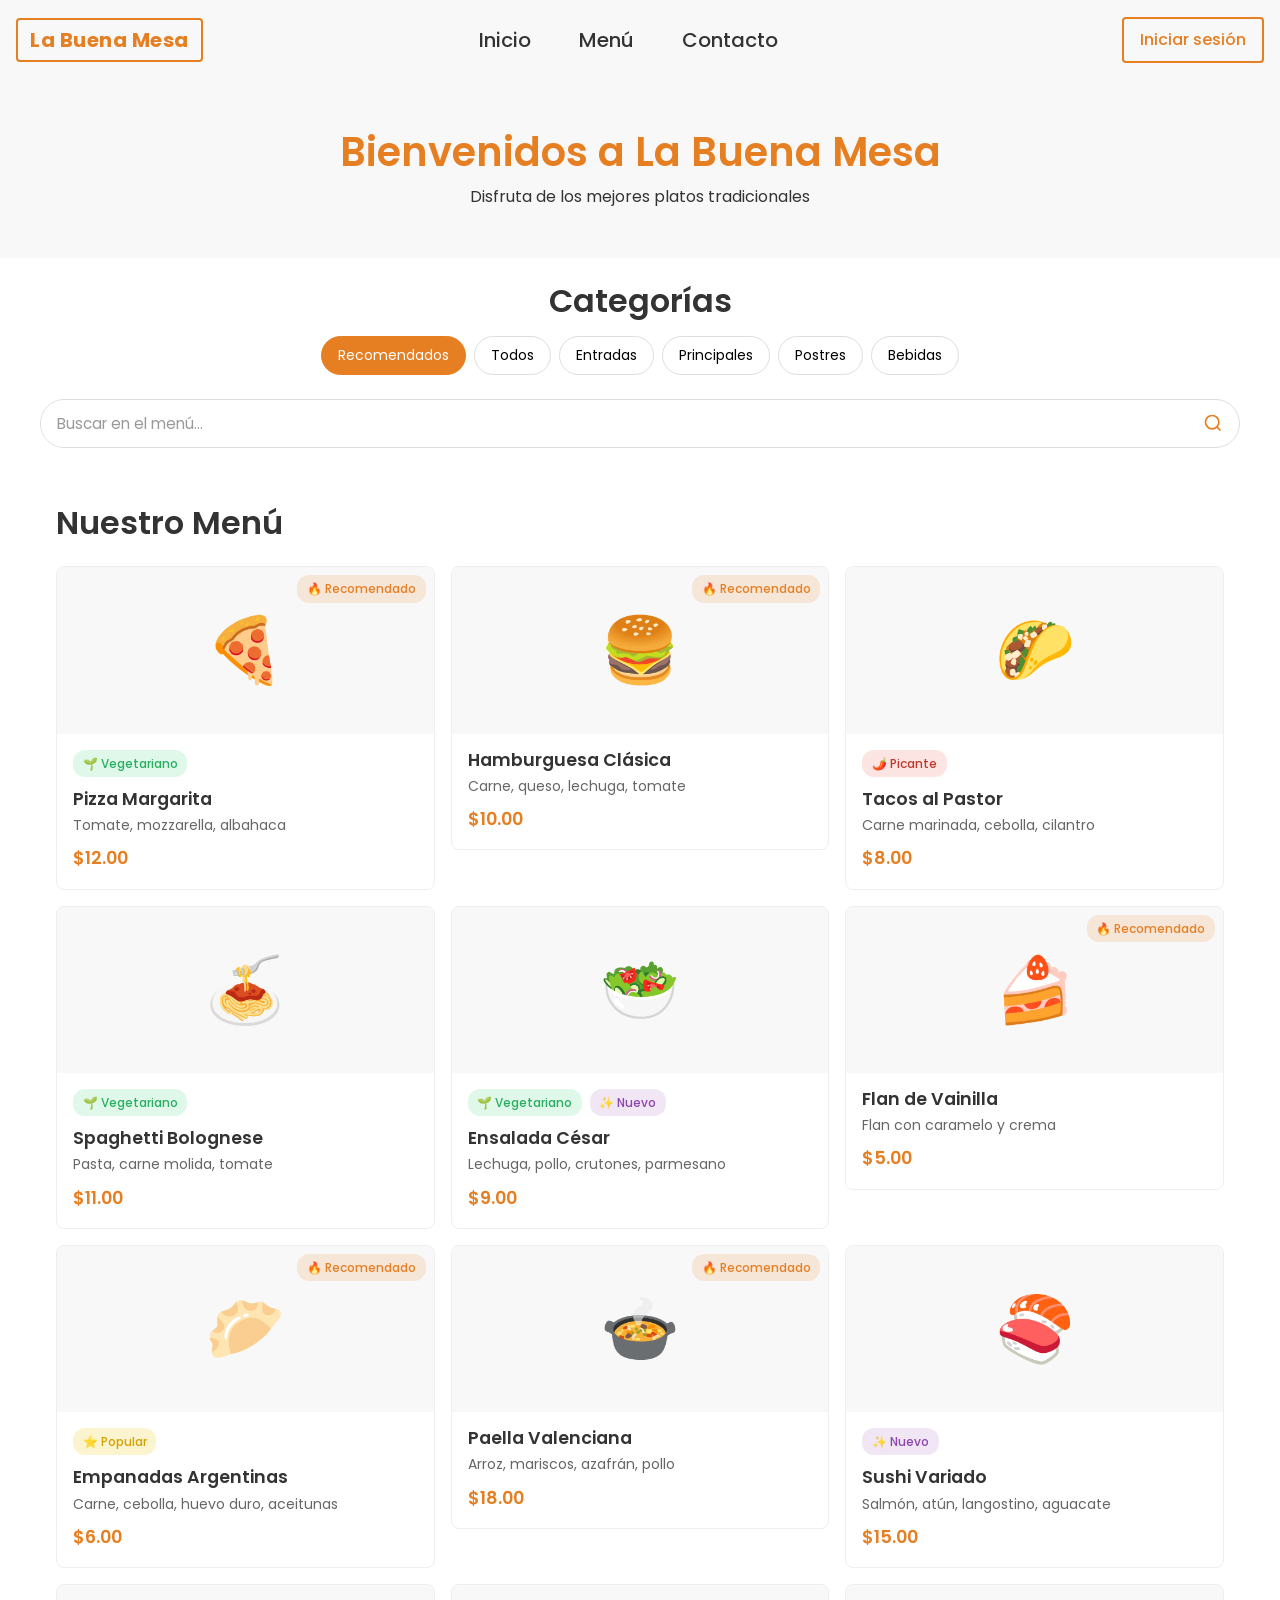
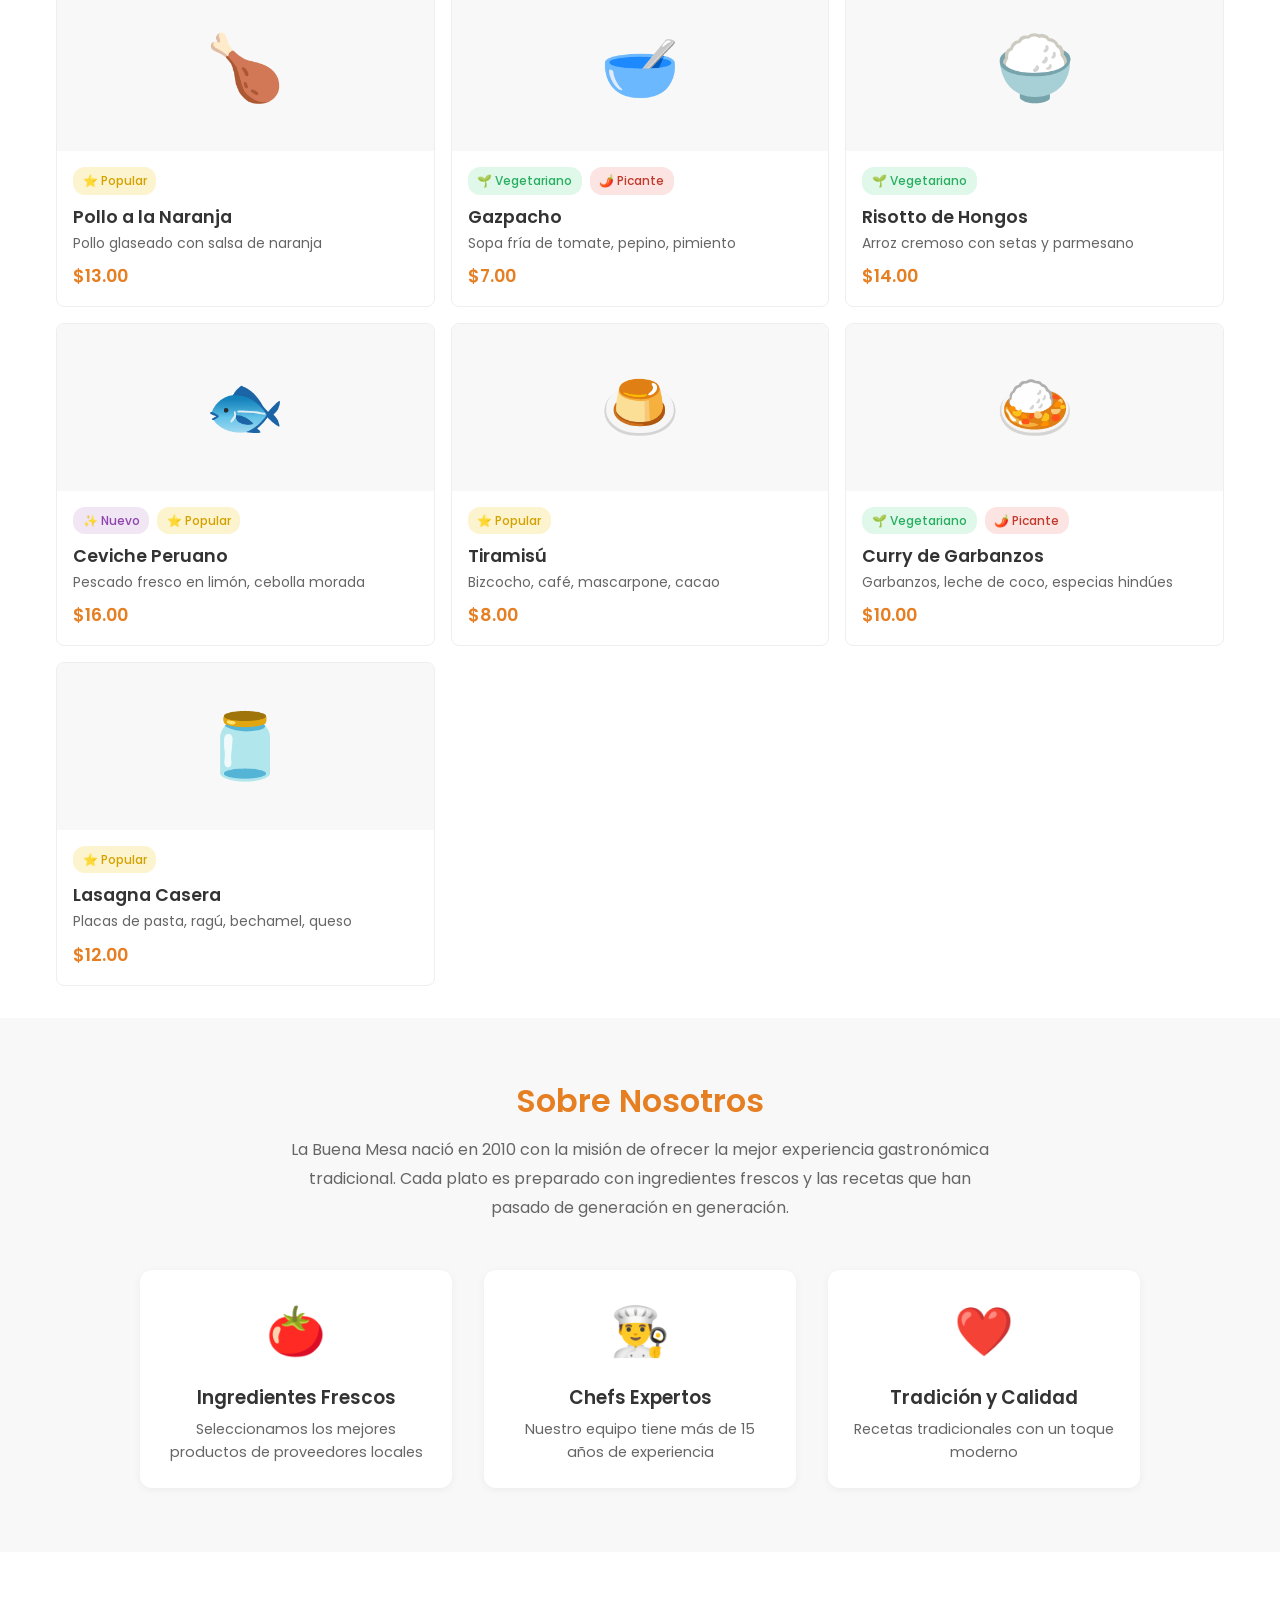
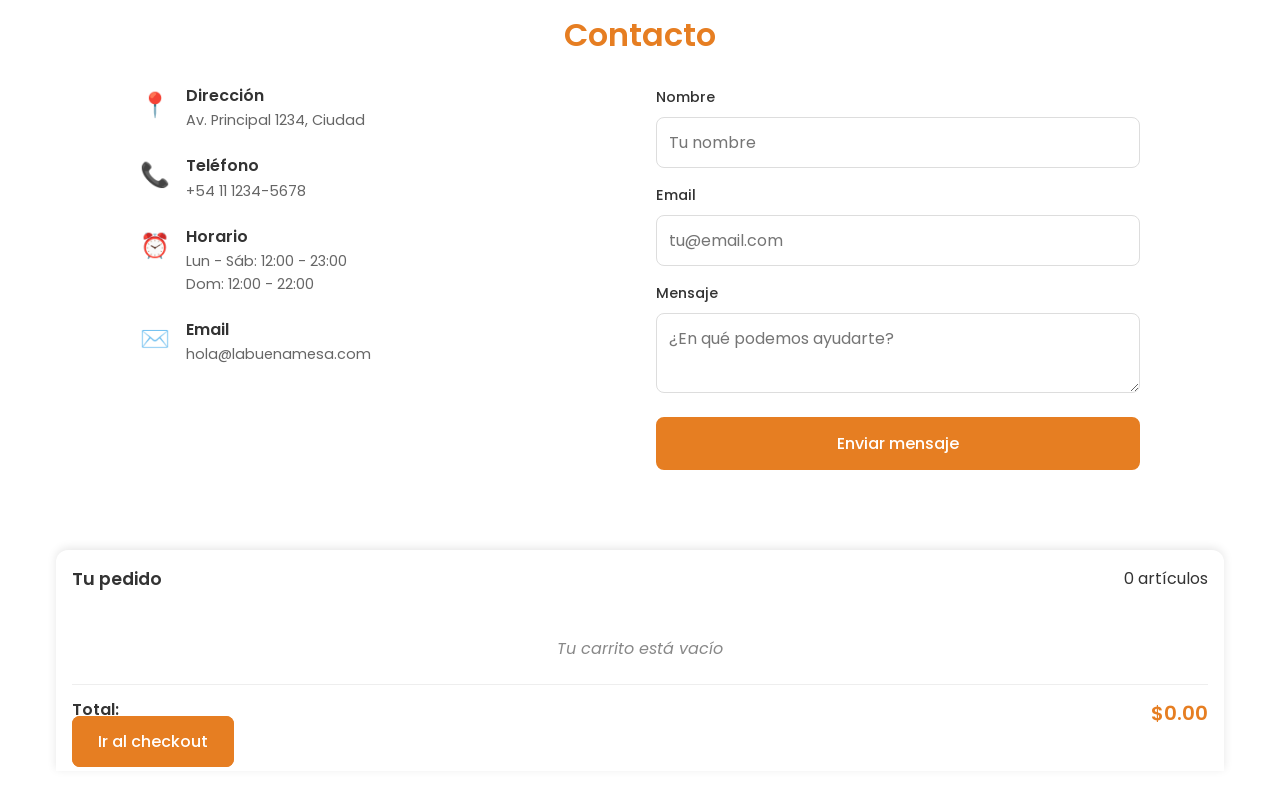
==== index.html @ 26eefd60 "Implementación de un sistema sencillo de login a modo mockup" ====
<!DOCTYPE html>
<html lang="es">
  <head>
    <meta charset="UTF-8" />
    <meta name="viewport" content="width=device-width, initial-scale=1.0" />
    <title>La Buena Mesa - Restaurante</title>
    <link rel="preconnect" href="https://fonts.googleapis.com" />
    <link rel="preconnect" href="https://fonts.gstatic.com" crossorigin />
    <link
      href="https://fonts.googleapis.com/css2?family=Poppins:wght@400;500;600;700&display=swap"
      rel="stylesheet"
    />
    <link rel="stylesheet" href="styles.css" />
    <script type="module" src="carga-productos.js"></script>
    <script type="module" src="auth.js"></script>
  </head>
  <body>
    <nav>
      <div class="nav-container">
        <a href="/" class="logo">La Buena Mesa</a>
        <button class="nav-toggle" aria-label="Menú">
          <span></span>
          <span></span>
          <span></span>
        </button>
        <ul class="nav-links">
          <li><a href="index.html">Inicio</a></li>
          <li><a href="#">Menú</a></li>
          <li><a href="#">Contacto</a></li>
          <li>
            <a href="agregar-plato.html" class="nav-link-primary"
              >Agregar plato</a
            >
          </li>
        </ul>
      </div>
    </nav>
    <script type="module">
      import { initAuthNav } from './auth.js'
      initAuthNav()
    </script>

    <header class="hero">
      <h1>Bienvenidos a La Buena Mesa</h1>
      <p>Disfruta de los mejores platos tradicionales</p>
    </header>

    <section class="categories">
      <h2>Categorías</h2>
      <div class="category-filters">
        <button class="category-btn active">Recomendados</button>
        <button class="category-btn">Todos</button>
        <button class="category-btn">Entradas</button>
        <button class="category-btn">Principales</button>
        <button class="category-btn">Postres</button>
        <button class="category-btn">Bebidas</button>
      </div>
      <div class="search-bar">
        <input
          type="text"
          placeholder="Buscar en el menú..."
          class="search-input"
        />
        <button class="search-btn" aria-label="Buscar">
          <svg
            width="20"
            height="20"
            viewBox="0 0 24 24"
            fill="none"
            stroke="currentColor"
            stroke-width="2"
          >
            <circle cx="11" cy="11" r="8" />
            <path d="m21 21-4.35-4.35" />
          </svg>
        </button>
      </div>
    </section>

    <main class="menu-content">
      <h2>Nuestro Menú</h2>
      <div class="menu-grid">
        <p class="loading-text">Cargando productos...</p>
      </div>
    </main>

    <section class="about">
      <div class="about-container">
        <h2>Sobre Nosotros</h2>
        <p class="about-text">
          La Buena Mesa nació en 2010 con la misión de ofrecer la mejor
          experiencia gastronómica tradicional. Cada plato es preparado con
          ingredientes frescos y las recetas que han pasado de generación en
          generación.
        </p>
        <div class="about-features">
          <div class="about-feature">
            <span class="feature-icon">🍅</span>
            <h3>Ingredientes Frescos</h3>
            <p>Seleccionamos los mejores productos de proveedores locales</p>
          </div>
          <div class="about-feature">
            <span class="feature-icon">👨‍🍳</span>
            <h3>Chefs Expertos</h3>
            <p>Nuestro equipo tiene más de 15 años de experiencia</p>
          </div>
          <div class="about-feature">
            <span class="feature-icon">❤️</span>
            <h3>Tradición y Calidad</h3>
            <p>Recetas tradicionales con un toque moderno</p>
          </div>
        </div>
      </div>
    </section>

    <section class="contact">
      <div class="contact-container">
        <h2>Contacto</h2>
        <div class="contact-grid">
          <div class="contact-info">
            <div class="contact-item">
              <span class="contact-icon">📍</span>
              <div>
                <h3>Dirección</h3>
                <p>Av. Principal 1234, Ciudad</p>
              </div>
            </div>
            <div class="contact-item">
              <span class="contact-icon">📞</span>
              <div>
                <h3>Teléfono</h3>
                <p>+54 11 1234-5678</p>
              </div>
            </div>
            <div class="contact-item">
              <span class="contact-icon">⏰</span>
              <div>
                <h3>Horario</h3>
                <p>Lun - Sáb: 12:00 - 23:00</p>
                <p>Dom: 12:00 - 22:00</p>
              </div>
            </div>
            <div class="contact-item">
              <span class="contact-icon">✉️</span>
              <div>
                <h3>Email</h3>
                <p>hola@labuenamesa.com</p>
              </div>
            </div>
          </div>
          <form class="contact-form">
            <div class="form-group">
              <label for="contact-name">Nombre</label>
              <input type="text" id="contact-name" placeholder="Tu nombre" />
            </div>
            <div class="form-group">
              <label for="contact-email">Email</label>
              <input
                type="email"
                id="contact-email"
                placeholder="tu@email.com"
              />
            </div>
            <div class="form-group">
              <label for="contact-message">Mensaje</label>
              <textarea
                id="contact-message"
                placeholder="¿En qué podemos ayudarte?"
              ></textarea>
            </div>
            <button type="submit" class="btn btn-primary">
              Enviar mensaje
            </button>
          </form>
        </div>
      </div>
    </section>

    <footer>
      <div class="cart">
        <div class="cart-container">
          <div class="cart-header">
            <h3>Tu pedido</h3>
            <span class="cart-count">0 artículos</span>
          </div>
          <div class="cart-items">
            <p class="cart-empty">Tu carrito está vacío</p>
          </div>
          <div class="cart-footer">
            <span>Total:</span>
            <span class="cart-total">$0.00</span>
          </div>
          <a href="checkout.html" class="btn btn-primary btn-checkout-cart">
            Ir al checkout
          </a>
        </div>
      </div>
    </footer>
  </body>
</html>
---- styles.css ----
* {
  margin: 0;
  padding: 0;
  box-sizing: border-box;
}

:root {
  --font-primary: "Poppins", serif;
  --color-text: #333;
  --color-primary: #e67e22;
  --color-bg: #fff;
  --color-bg-secondary: #f8f8f8;
  --nav-height: 60px;
}

body {
  font-family: var(--font-primary);
  font-size: 16px;
  line-height: 1.6;
  color: var(--color-text);
  background-color: var(--color-bg);
}

a {
  text-decoration: none;
  color: inherit;
}

h1,
h2,
h3,
h4,
h5,
h6 {
  font-family: var(--font-primary);
  font-weight: 600;
  line-height: 1.2;
}

h1 {
  font-size: 2rem;
}

h2 {
  font-size: 1.5rem;
}

p {
  font-size: 1rem;
  font-weight: 400;
}

.nav {
  position: fixed;
  top: 0;
  left: 0;
  right: 0;
  height: var(--nav-height);
  background-color: var(--color-bg);
  box-shadow: 0 1px 3px rgba(0, 0, 0, 0.1);
  z-index: 1000;
}

.nav-container {
  display: flex;
  justify-content: space-between;
  align-items: center;
  margin: 0 auto;
  height: 100%;
  width: 100%;
}

.logo {
  position: absolute;
  left: 1rem;
  font-size: 1.25rem;
  font-weight: 700;
  color: var(--color-primary);
  padding: 0.25rem 0.75rem;
  border: 2px solid var(--color-primary);
  border-radius: 4px;
  letter-spacing: 0.5px;
}

.nav-links {
  display: none;
  list-style: none;
  gap: 1.5rem;
  background-color: var(--color-bg-secondary);
  padding-block: 1rem;
}

.nav-links a {
  display: inline-block;
  font-size: 1.25rem;
  font-weight: 500;
  padding: 0.5rem 0.75rem;
  border-radius: 4px;
  transition: all 0.2s ease;
}

.nav-links a:hover {
  color: var(--color-primary);
  background: rgba(230, 126, 34, 0.1);
}

.nav-toggle {
  display: flex;
  flex-direction: column;
  gap: 4px;
  background: none;
  border: none;
  cursor: pointer;
  padding: 0.5rem;
}

.nav-toggle span {
  display: block;
  width: 24px;
  height: 2px;
  background: var(--color-text);
  border-radius: 2px;
}

@media (min-width: 768px) {
  .nav-toggle {
    display: none;
  }
  .nav-container {
    justify-content: flex-start;
    gap: 3rem;
  }

  .logo {
    flex-shrink: 0;
  }

  .nav-links {
    flex: 1;
    justify-content: center;
    display: flex;
  }

  h1 {
    font-size: 2.5rem;
  }

  h2 {
    font-size: 2rem;
  }
}

.hero {
  padding: 3rem 1rem;
  text-align: center;
  background-color: var(--color-bg-secondary);
}

.hero h1 {
  color: var(--color-primary);
  margin-bottom: 0.5rem;
}

.categories {
  padding: 1.5rem 1rem;
  text-align: center;
}

.category-filters {
  display: flex;
  flex-wrap: wrap;
  gap: 0.5rem;
  justify-content: center;
  margin-top: 1rem;
}

.category-btn {
  padding: 0.5rem 1rem;
  border: 1px solid #ddd;
  border-radius: 20px;
  background: var(--color-bg);
  font-family: var(--font-primary);
  font-size: 0.875rem;
  cursor: pointer;
  transition: all 0.2s ease;
}

.category-btn.active,
.category-btn:hover {
  background: var(--color-primary);
  color: #fff;
  border-color: var(--color-primary);
}

.search-bar {
  display: flex;
  align-items: center;
  max-width: 1200px;
  margin: 1.5rem auto 0;
  border: 1px solid #ddd;
  border-radius: 25px;
  overflow: hidden;
  background: var(--color-bg);
}

.search-input {
  flex: 1;
  padding: 0.75rem 1rem;
  border: none;
  font-family: var(--font-primary);
  font-size: 0.95rem;
  outline: none;
}

.search-input::placeholder {
  color: #999;
}

.search-btn {
  padding: 0.75rem 1rem;
  background: transparent;
  border: none;
  color: var(--color-primary);
  cursor: pointer;
  display: flex;
  align-items: center;
  justify-content: center;
  transition: background 0.2s ease;
}

.search-btn:hover {
  background: rgba(230, 126, 34, 0.1);
}

.menu-content {
  padding: 2rem 1rem;
  max-width: 1200px;
  margin: 0 auto;
}

.menu-grid {
  display: grid;
  grid-template-columns: 1fr;
  gap: 1rem;
  margin-top: 1.5rem;
}

.menu-item {
  border: 1px solid #eee;
  border-radius: 8px;
  overflow: hidden;
  transition: box-shadow 0.2s ease;
  position: relative;
  transition: transform 0.2s ease;
}

.menu-item:hover {
  box-shadow: 0 2px 8px rgba(0, 0, 0, 0.1);
  cursor: pointer;
  transform: scale(1.025);
}

.menu-item-image {
  font-size: 4rem;
  text-align: center;
  padding: 2rem;
  background: var(--color-bg-secondary);
}

.menu-item-info {
  padding: 1rem;
}

.menu-item-info h3 {
  font-size: 1.1rem;
  margin-bottom: 0.25rem;
}

.menu-item-info p {
  font-size: 0.875rem;
  color: #666;
  margin-bottom: 0.5rem;
}

.menu-item-price {
  font-weight: 600;
  color: var(--color-primary);
  font-size: 1.1rem;
}

.menu-item-tags {
  display: flex;
  flex-wrap: wrap;
  gap: 0.5rem;
  margin-bottom: 0.75rem;
}

.tag {
  display: inline-block;
  padding: 0.25rem 0.6rem;
  font-size: 0.75rem;
  font-weight: 500;
  border-radius: 12px;
  background: var(--color-bg-secondary);
  color: #666;
}

.tag-featured {
  background: rgba(230, 126, 34, 0.15);
  color: var(--color-primary);
}

.tag-vegetarian {
  background: rgba(46, 204, 113, 0.15);
  color: #27ae60;
}

.tag-popular {
  background: rgba(241, 196, 15, 0.2);
  color: #d4a200;
}

.tag-spicy {
  background: rgba(231, 76, 60, 0.15);
  color: #c0392b;
}

.tag-new {
  background: rgba(155, 89, 182, 0.15);
  color: #8e44ad;
}

.tag-absolute {
  position: absolute;
  top: 0.5rem;
  right: 0.5rem;
  z-index: 1;
}

@media (min-width: 768px) {
  .menu-grid {
    grid-template-columns: repeat(3, 1fr);
  }
}

.cart {
  background: var(--color-bg);
  max-width: 1200px;
  margin: 0 auto;
  padding: 1rem;
}

.cart-container {
  padding: 1rem;
  border-radius: 12px 12px 0 0;
  box-shadow: 0 -2px 10px rgba(0, 0, 0, 0.1);
}

.cart-header {
  display: flex;
  justify-content: space-between;
  align-items: center;
  margin-bottom: 0.75rem;
}

.cart-header h3 {
  font-size: 1.1rem;
}

.cart-items {
  min-height: 60px;
  max-height: 80px;
  overflow-y: auto;
}

.cart-empty {
  color: #888;
  font-style: italic;
  text-align: center;
  padding: 2rem 0;
}

.cart-footer {
  display: flex;
  justify-content: space-between;
  padding-top: 0.75rem;
  border-top: 1px solid #eee;
  font-weight: 600;
}

.cart-total {
  color: var(--color-primary);
  font-size: 1.25rem;
}

.btn-checkout-cart {
  width: 100%;
  margin-top: 1rem;
}

.form-page {
  padding-top: calc(var(--nav-height) + 2rem);
  padding-bottom: 2rem;
  min-height: 100vh;
  background-color: var(--color-bg-secondary);
}

.form-container {
  max-width: 600px;
  margin: 0 auto;
  padding: 2rem;
  background: var(--color-bg);
  border-radius: 12px;
  box-shadow: 0 2px 10px rgba(0, 0, 0, 0.1);
}

.form-container h1 {
  color: var(--color-primary);
  margin-bottom: 0.5rem;
  text-align: center;
}

.form-subtitle {
  text-align: center;
  color: #666;
  margin-bottom: 2rem;
}

.plato-form {
  display: flex;
  flex-direction: column;
  gap: 1.5rem;
}

.form-group {
  display: flex;
  flex-direction: column;
  gap: 0.5rem;
}

.form-group label {
  font-weight: 500;
  font-size: 0.9rem;
  color: var(--color-text);
}

.form-group input,
.form-group textarea,
.form-group select {
  padding: 0.75rem;
  border: 1px solid #ddd;
  border-radius: 8px;
  font-family: var(--font-primary);
  font-size: 1rem;
  transition: border-color 0.2s ease, box-shadow 0.2s ease;
}

.form-group input:focus,
.form-group textarea:focus,
.form-group select:focus {
  outline: none;
  border-color: var(--color-primary);
  box-shadow: 0 0 0 3px rgba(230, 126, 34, 0.1);
}

.form-group textarea {
  resize: vertical;
  min-height: 80px;
}

.form-row {
  display: grid;
  grid-template-columns: 1fr;
  gap: 1rem;
}

@media (min-width: 480px) {
  .form-row {
    grid-template-columns: 1fr 1fr;
  }
}

.form-actions {
  display: flex;
  gap: 1rem;
  margin-top: 1rem;
}

.checkout-page {
  padding-top: calc(var(--nav-height) + 2rem);
  padding-bottom: 2rem;
  min-height: 100vh;
  background-color: var(--color-bg-secondary);
}

.checkout-container {
  max-width: 1000px;
  margin: 0 auto;
  padding: 1rem;
}

.checkout-container h1 {
  color: var(--color-primary);
  margin-bottom: 1.5rem;
  text-align: center;
}

.checkout-grid {
  display: grid;
  grid-template-columns: 1fr;
  gap: 2rem;
}

.checkout-summary {
  display: flex;
  flex-direction: column;
  background: var(--color-bg);
  border-radius: 12px;
  padding: 1.5rem;
  box-shadow: 0 2px 10px rgba(0, 0, 0, 0.1);
}

.checkout-summary h2 {
  margin-bottom: 1rem;
  font-size: 1.25rem;
}

.checkout-items {
  display: flex;
  flex-direction: column;
  gap: 1rem;
  margin-bottom: 1rem;
  max-height: 100%;
  overflow-y: auto;
}

.checkout-item {
  display: grid;
  grid-template-columns: auto 1fr auto auto;
  gap: 1rem;
  align-items: center;
  padding: 1rem;
  background: var(--color-bg-secondary);
  border-radius: 8px;
}

.checkout-item-image {
  font-size: 2.5rem;
}

.checkout-item-details h3 {
  font-size: 1rem;
  margin-bottom: 0.25rem;
}

.checkout-item-details p {
  font-size: 0.8rem;
  color: #666;
}

.checkout-item-price {
  font-weight: 600;
  color: var(--color-primary);
}

.remove-item {
  width: 32px;
  height: 32px;
  border: none;
  background: transparent;
  color: #888;
  font-size: 1.5rem;
  cursor: pointer;
  border-radius: 50%;
  transition: all 0.2s ease;
}

.remove-item:hover {
  color: #e74c3c;
  background: rgba(231, 76, 60, 0.1);
}

.checkout-total {
  display: flex;
  justify-content: space-between;
  padding-top: 1rem;
  border-top: 2px solid #eee;
  font-size: 1.25rem;
  font-weight: 700;
}

.total-amount {
  color: var(--color-primary);
}

.checkout-form-section {
  background: var(--color-bg);
  border-radius: 12px;
  padding: 1.5rem;
  box-shadow: 0 2px 10px rgba(0, 0, 0, 0.1);
}

.checkout-form-section h2 {
  margin-bottom: 1rem;
  margin-top: 1.5rem;
  font-size: 1.25rem;
}

.checkout-form-section h2:first-child {
  margin-top: 0;
}

.checkout-form {
  display: flex;
  flex-direction: column;
  gap: 1rem;
}

.payment-methods {
  display: flex;
  flex-wrap: wrap;
  gap: 1rem;
  flex-wrap: nowrap;
}

.payment-option {
  flex: 1;
  flex-basis: 0;
  display: flex;
  align-items: center;
  gap: 0.5rem;
  padding: 1rem;
  border: 2px solid #ddd;
  border-radius: 8px;
  cursor: pointer;
  transition: all 0.2s ease;
}

.payment-option:hover {
  border-color: var(--color-primary);
}

.payment-option:has(input:checked) {
  border-color: var(--color-primary);
  background: rgba(230, 126, 34, 0.1);
}

.payment-option input {
  display: none;
}

.payment-icon {
  font-size: 1.5rem;
}

.btn-checkout {
  margin-top: 1rem;
  padding: 1rem;
  font-size: 1.1rem;
}

@media (min-width: 768px) {
  .checkout-grid {
    grid-template-columns: 1fr 1fr;
  }
}

.btn {
  flex: 1;
  padding: 0.75rem 1.5rem;
  border-radius: 8px;
  font-family: var(--font-primary);
  font-size: 1rem;
  font-weight: 500;
  cursor: pointer;
  transition: all 0.2s ease;
  text-align: center;
}

.btn-primary {
  background: var(--color-primary);
  color: #fff;
  border: 2px solid var(--color-primary);
}

.btn-primary:hover {
  background: #d35400;
  border-color: #d35400;
}

.btn-secondary {
  background: var(--color-bg);
  color: var(--color-text);
  border: 2px solid #ddd;
}

.btn-secondary:hover {
  border-color: var(--color-text);
  background: var(--color-bg-secondary);
}

.nav-link-primary {
  color: var(--color-primary);
  font-weight: 600;
}

.nav-link-primary:hover {
  background: rgba(230, 126, 34, 0.15);
}

.about {
  padding: 4rem 1rem;
  background: var(--color-bg-secondary);
  text-align: center;
}

.about-container {
  max-width: 1000px;
  margin: 0 auto;
}

.about h2 {
  margin-bottom: 1rem;
  color: var(--color-primary);
}

.about-text {
  max-width: 700px;
  margin: 0 auto 3rem;
  color: #666;
  line-height: 1.8;
}

.about-features {
  display: grid;
  grid-template-columns: 1fr;
  gap: 2rem;
}

.about-feature {
  padding: 1.5rem;
  background: var(--color-bg);
  border-radius: 12px;
  box-shadow: 0 2px 8px rgba(0, 0, 0, 0.05);
}

.feature-icon {
  font-size: 3rem;
  display: block;
  margin-bottom: 1rem;
}

.about-feature h3 {
  margin-bottom: 0.5rem;
  color: var(--color-text);
}

.about-feature p {
  color: #666;
  font-size: 0.9rem;
}

.product-detail {
  padding-top: calc(var(--nav-height) + 2rem);
  padding-bottom: 2rem;
  min-height: 100vh;
  background-color: var(--color-bg-secondary);
}

.product-detail-container {
  max-width: 1000px;
  margin: 0 auto;
  padding: 1rem;
}

.back-link {
  display: inline-flex;
  align-items: center;
  gap: 0.5rem;
  color: #666;
  font-size: 0.9rem;
  margin-bottom: 1.5rem;
  transition: color 0.2s ease;
}

.back-link:hover {
  color: var(--color-primary);
}

#product-detail-content {
  display: grid;
  grid-template-columns: 1fr;
  gap: 2rem;
  background: var(--color-bg);
  border-radius: 12px;
  padding: 2rem;
  box-shadow: 0 2px 10px rgba(0, 0, 0, 0.1);
}

.product-detail-image {
  font-size: 6rem;
  text-align: center;
  padding: 3rem;
  background: var(--color-bg-secondary);
  border-radius: 8px;
}

.product-detail-info {
  display: flex;
  flex-direction: column;
  gap: 1rem;
}

.product-detail-info h1 {
  color: var(--color-text);
  font-size: 1.75rem;
}

.product-detail-description {
  color: #666;
  line-height: 1.6;
}

.product-detail-price {
  font-size: 1.5rem;
  font-weight: 700;
  color: var(--color-primary);
}

.product-detail-actions {
  display: flex;
  flex-direction: column;
  gap: 1rem;
  margin-top: 1rem;
}

.quantity-selector {
  display: flex;
  align-items: center;
  gap: 1rem;
  justify-content: center;
}

.quantity-btn {
  width: 40px;
  height: 40px;
  border: 1px solid #ddd;
  border-radius: 8px;
  background: var(--color-bg);
  font-size: 1.25rem;
  cursor: pointer;
  transition: all 0.2s ease;
}

.quantity-btn:hover {
  border-color: var(--color-primary);
  color: var(--color-primary);
}

.quantity-value {
  font-size: 1.25rem;
  font-weight: 600;
  min-width: 40px;
  text-align: center;
}

.add-to-cart-btn {
  width: 100%;
}

@media (min-width: 768px) {
  #product-detail-content {
    grid-template-columns: 1fr 1fr;
    align-items: start;
  }

  .product-detail-actions {
    flex-direction: row;
    align-items: center;
  }

  .quantity-selector {
    justify-content: flex-start;
  }

  .add-to-cart-btn {
    width: auto;
  }
}

.loading-text {
  text-align: center;
  color: #888;
  font-style: italic;
  padding: 2rem;
}

.menu-item-link {
  display: block;
}

.contact {
  padding: 4rem 1rem;
  background: var(--color-bg);
}

.contact-container {
  max-width: 1000px;
  margin: 0 auto;
}

.contact h2 {
  text-align: center;
  margin-bottom: 2rem;
  color: var(--color-primary);
}

.contact-grid {
  display: grid;
  grid-template-columns: 1fr;
  gap: 2rem;
}

.contact-info {
  display: flex;
  flex-direction: column;
  gap: 1.5rem;
}

.contact-item {
  display: flex;
  align-items: flex-start;
  gap: 1rem;
}

.contact-icon {
  font-size: 1.5rem;
}

.contact-item h3 {
  font-size: 1rem;
  margin-bottom: 0.25rem;
}

.contact-item p {
  font-size: 0.9rem;
  color: #666;
}

.contact-form {
  display: flex;
  flex-direction: column;
  gap: 1rem;
}

.contact-form .btn {
  flex: none;
  width: 100%;
  margin-top: 0.5rem;
}

@media (min-width: 768px) {
  .about-features {
    grid-template-columns: repeat(3, 1fr);
  }

  .contact-grid {
    grid-template-columns: 1fr 1fr;
  }

  .contact-form .btn {
    width: auto;
  }
}

.nav-link-login {
  display: inline-block;
  font-size: 1rem;
  font-weight: 500;
  padding: 0.5rem 1rem;
  border-radius: 4px;
  color: var(--color-primary);
  border: 2px solid var(--color-primary);
  transition: all 0.2s ease;
}

.nav-link-login:hover {
  background: var(--color-primary);
  color: #fff;
}

.avatar-btn {
  background: none;
  border: none;
  font-size: 1.5rem;
  cursor: pointer;
  padding: 0.25rem;
  border-radius: 50%;
  transition: background 0.2s ease;
}

.avatar-btn:hover {
  background: rgba(230, 126, 34, 0.1);
}

.auth-nav-item {
  position: absolute;
  right: 1rem;
  list-style: none;
}

.auth-dropdown {
  display: none;
  position: absolute;
  right: 0;
  top: 100%;
  background: var(--color-bg);
  border: 1px solid #ddd;
  border-radius: 8px;
  padding: 0.5rem;
  box-shadow: 0 2px 8px rgba(0, 0, 0, 0.1);
  z-index: 1001;
}

.auth-dropdown.active {
  display: block;
}

.logout-btn {
  background: none;
  border: none;
  padding: 0.5rem 1rem;
  cursor: pointer;
  font-family: var(--font-primary);
  font-size: 0.9rem;
  color: #e74c3c;
  border-radius: 4px;
  transition: background 0.2s ease;
  white-space: nowrap;
}

.logout-btn:hover {
  background: rgba(231, 76, 60, 0.1);
}

.login-page {
  padding-top: calc(var(--nav-height) + 2rem);
  padding-bottom: 2rem;
  min-height: 100vh;
  background-color: var(--color-bg-secondary);
  display: flex;
  align-items: center;
  justify-content: center;
}

.login-container {
  max-width: 400px;
  width: 100%;
  padding: 2rem;
  background: var(--color-bg);
  border-radius: 12px;
  box-shadow: 0 2px 10px rgba(0, 0, 0, 0.1);
}

.login-container h1 {
  color: var(--color-primary);
  margin-bottom: 0.5rem;
  text-align: center;
}

.login-subtitle {
  text-align: center;
  color: #666;
  margin-bottom: 2rem;
}

.login-form {
  display: flex;
  flex-direction: column;
  gap: 1.5rem;
}

.btn-login {
  width: 100%;
  margin-top: 0.5rem;
}

.login-hint {
  text-align: center;
  color: #999;
  font-size: 0.85rem;
  margin-top: 1rem;
}
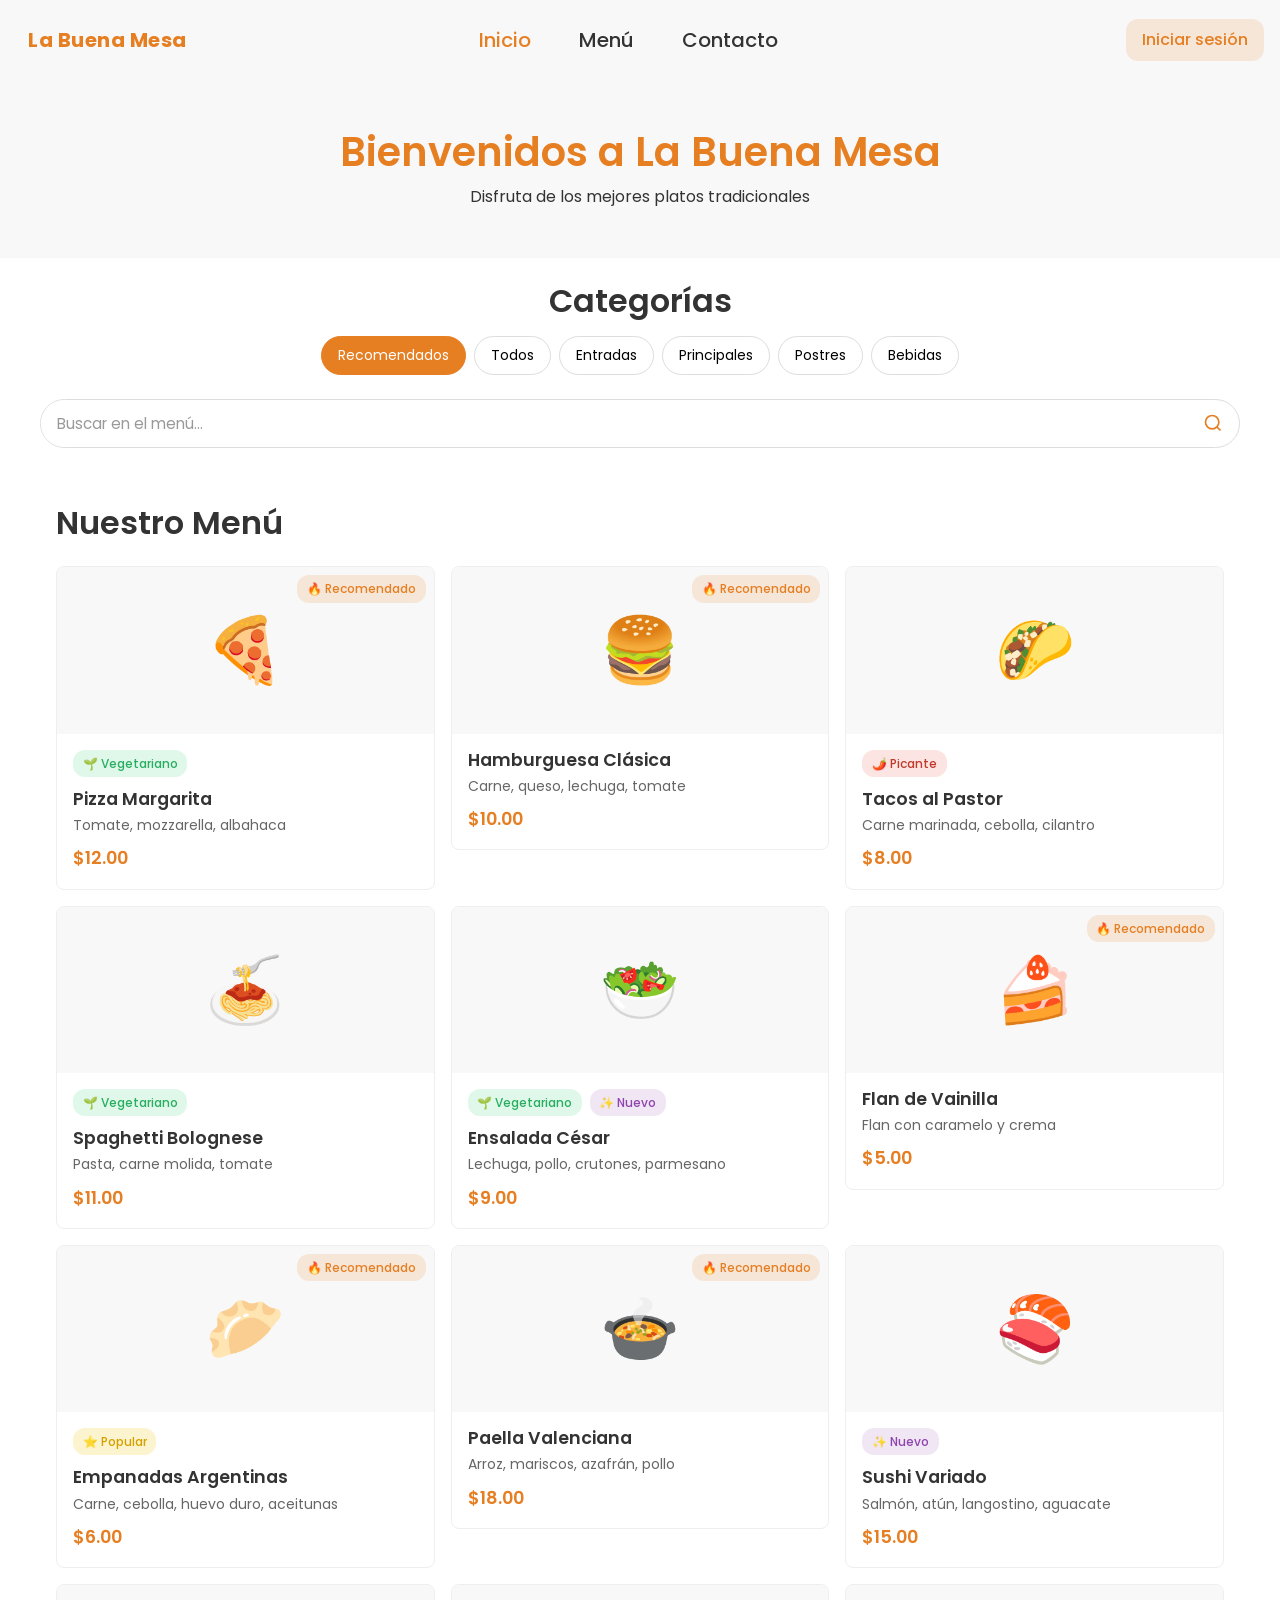
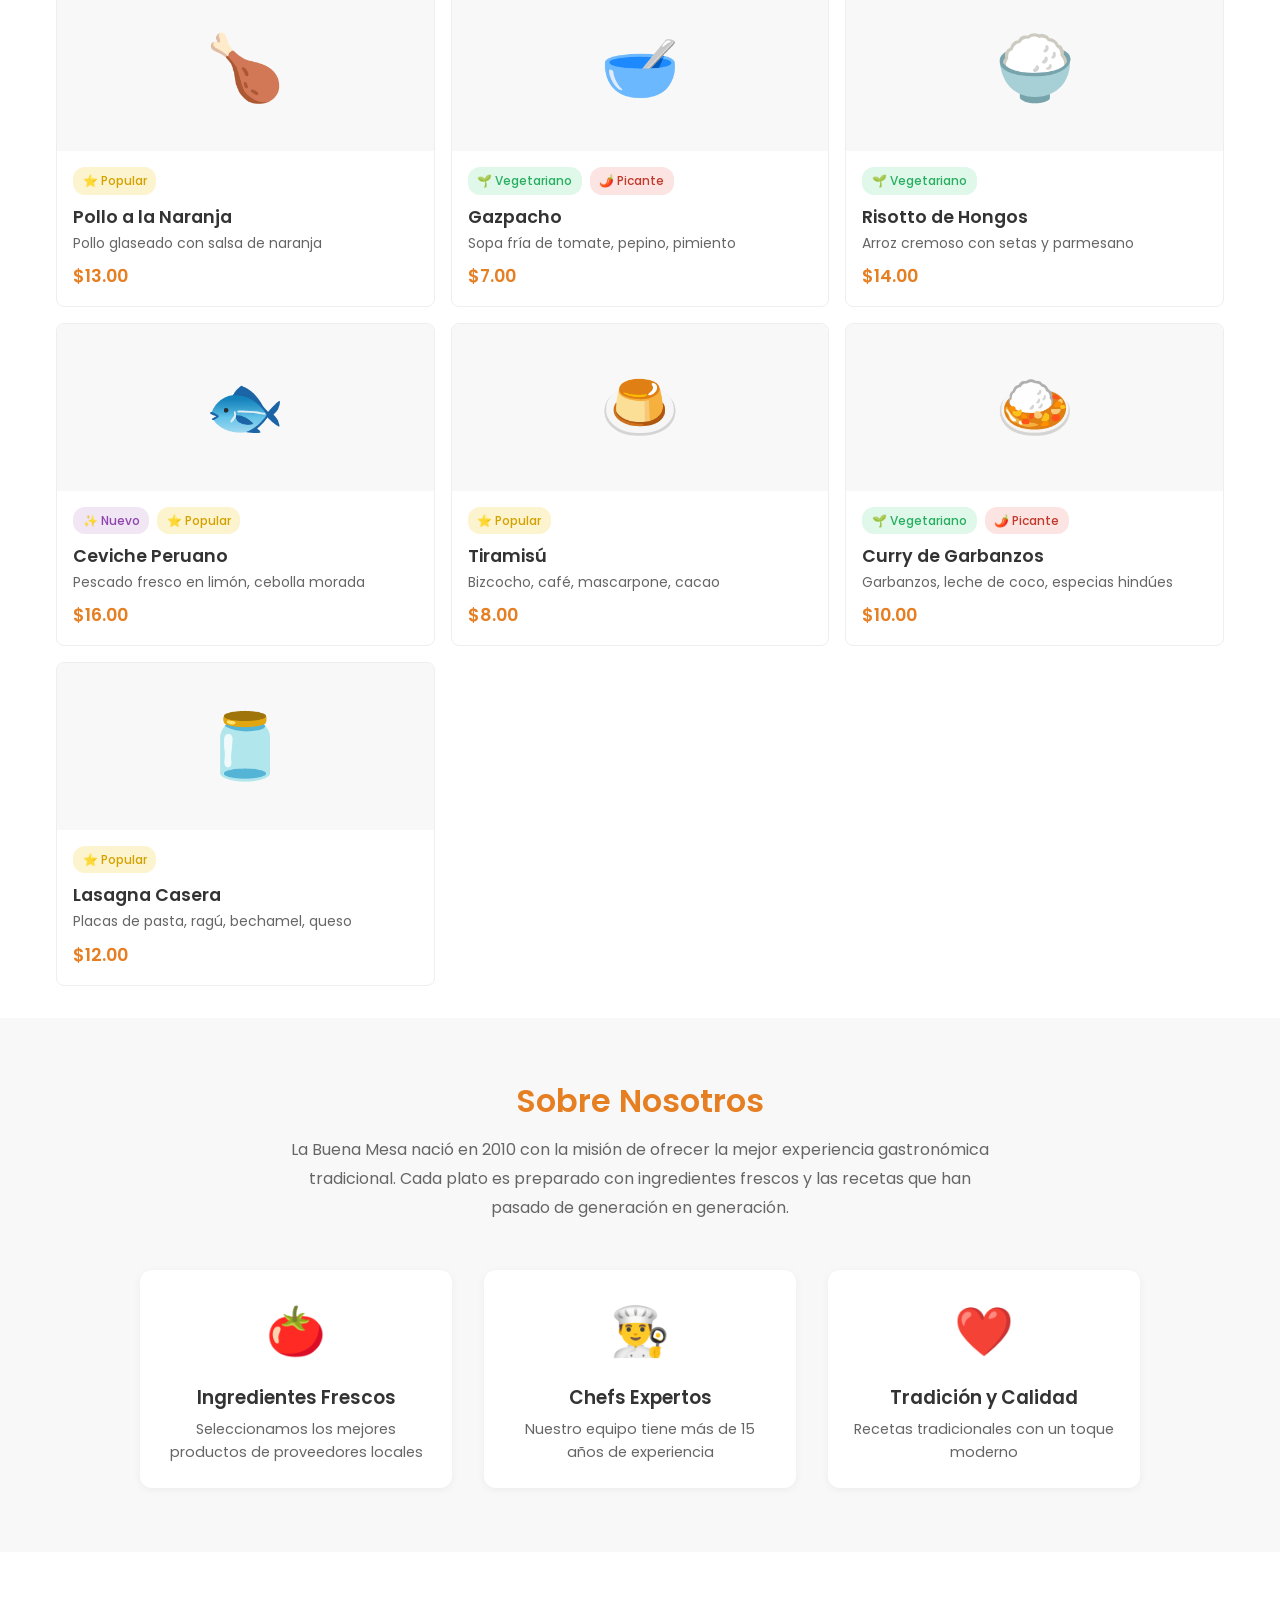
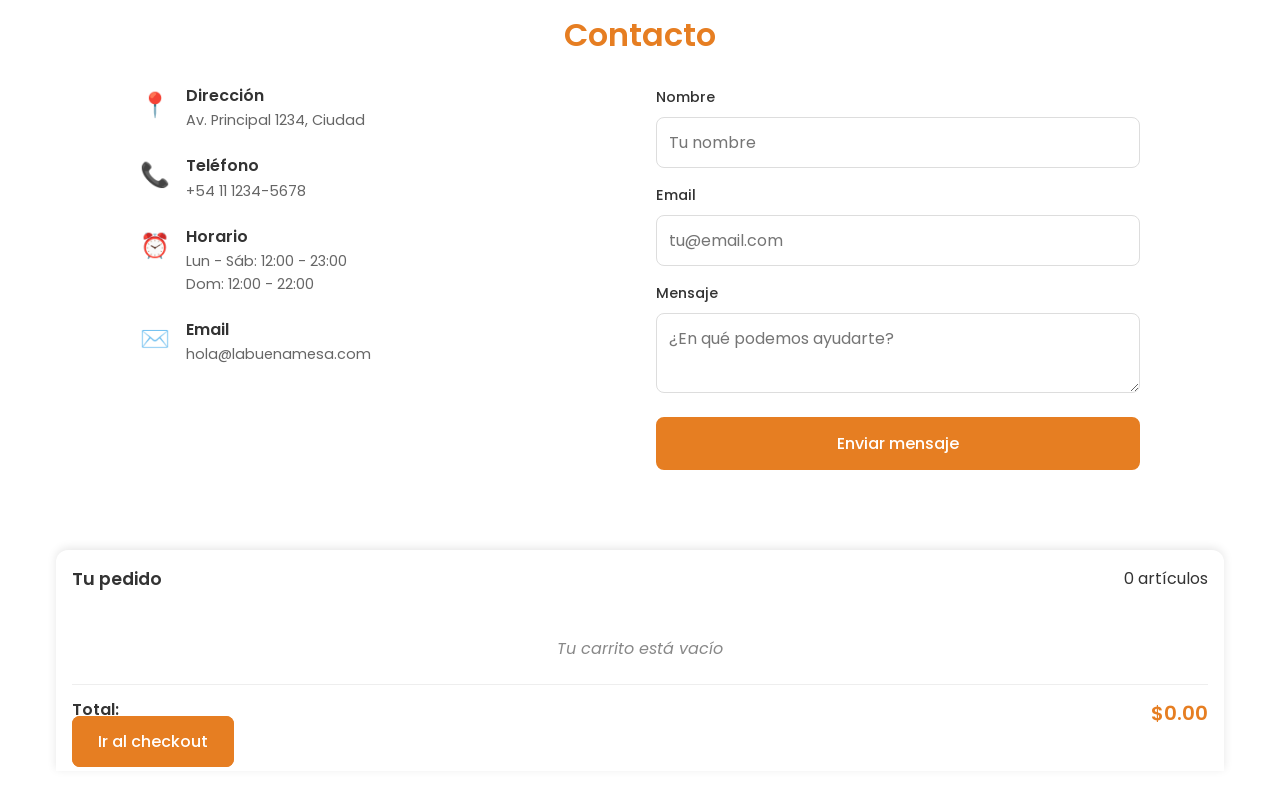
==== commit 65f7036e: "Mejoras UX/UI - se mejoraron algunos estilos del navbar - se agregó un FAB para volver hasta el top " ====
--- a/index.html
+++ b/index.html
@@ -12,32 +12,11 @@
     />
     <link rel="stylesheet" href="styles.css" />
     <script type="module" src="carga-productos.js"></script>
-    <script type="module" src="auth.js"></script>
   </head>
   <body>
-    <nav>
-      <div class="nav-container">
-        <a href="/" class="logo">La Buena Mesa</a>
-        <button class="nav-toggle" aria-label="Menú">
-          <span></span>
-          <span></span>
-          <span></span>
-        </button>
-        <ul class="nav-links">
-          <li><a href="index.html">Inicio</a></li>
-          <li><a href="#">Menú</a></li>
-          <li><a href="#">Contacto</a></li>
-          <li>
-            <a href="agregar-plato.html" class="nav-link-primary"
-              >Agregar plato</a
-            >
-          </li>
-        </ul>
-      </div>
-    </nav>
     <script type="module">
-      import { initAuthNav } from './auth.js'
-      initAuthNav()
+      import { renderNav } from "./components/nav.js";
+      renderNav();
     </script>
 
     <header class="hero">
@@ -45,7 +24,7 @@
       <p>Disfruta de los mejores platos tradicionales</p>
     </header>
 
-    <section class="categories">
+    <section class="categories" id="menu">
       <h2>Categorías</h2>
       <div class="category-filters">
         <button class="category-btn active">Recomendados</button>
@@ -113,7 +92,7 @@
       </div>
     </section>
 
-    <section class="contact">
+    <section class="contact" id="contact">
       <div class="contact-container">
         <h2>Contacto</h2>
         <div class="contact-grid">
@@ -196,5 +175,10 @@
         </div>
       </div>
     </footer>
+
+    <script type="module">
+      import { initFabScrollTop } from "./fab-scroll-top.js";
+      initFabScrollTop();
+    </script>
   </body>
 </html>
--- a/styles.css
+++ b/styles.css
@@ -8,9 +8,14 @@
   --font-primary: "Poppins", serif;
   --color-text: #333;
   --color-primary: #e67e22;
+  --primary-bg-text-color: #fff;
   --color-bg: #fff;
   --color-bg-secondary: #f8f8f8;
   --nav-height: 60px;
+}
+
+html {
+  scroll-behavior: smooth;
 }
 
 body {
@@ -50,18 +55,7 @@
   font-weight: 400;
 }
 
-.nav {
-  position: fixed;
-  top: 0;
-  left: 0;
-  right: 0;
-  height: var(--nav-height);
-  background-color: var(--color-bg);
-  box-shadow: 0 1px 3px rgba(0, 0, 0, 0.1);
-  z-index: 1000;
-}
-
-.nav-container {
+nav {
   display: flex;
   justify-content: space-between;
   align-items: center;
@@ -77,9 +71,13 @@
   font-weight: 700;
   color: var(--color-primary);
   padding: 0.25rem 0.75rem;
-  border: 2px solid var(--color-primary);
-  border-radius: 4px;
+  border-radius: 0.75rem;
   letter-spacing: 0.5px;
+  transition: background-color 0.2s ease, color 0.2s ease;
+  &:hover {
+    background-color: var(--color-primary);
+    color: var(--primary-bg-text-color);
+  }
 }
 
 .nav-links {
@@ -95,13 +93,17 @@
   font-size: 1.25rem;
   font-weight: 500;
   padding: 0.5rem 0.75rem;
-  border-radius: 4px;
+  border-radius: 0.75rem;
   transition: all 0.2s ease;
 }
 
 .nav-links a:hover {
   color: var(--color-primary);
   background: rgba(230, 126, 34, 0.1);
+}
+
+.nav-links a.active {
+  color: var(--color-primary);
 }
 
 .nav-toggle {
@@ -126,7 +128,7 @@
   .nav-toggle {
     display: none;
   }
-  .nav-container {
+  nav {
     justify-content: flex-start;
     gap: 3rem;
   }
@@ -978,9 +980,9 @@
   font-size: 1rem;
   font-weight: 500;
   padding: 0.5rem 1rem;
-  border-radius: 4px;
-  color: var(--color-primary);
-  border: 2px solid var(--color-primary);
+  border-radius: 0.75rem;
+  color: var(--color-primary);
+  background: color-mix(in srgb, var(--color-primary) 15%, transparent);
   transition: all 0.2s ease;
 }
 
@@ -1034,7 +1036,7 @@
   font-family: var(--font-primary);
   font-size: 0.9rem;
   color: #e74c3c;
-  border-radius: 4px;
+  border-radius: 0.75rem;
   transition: background 0.2s ease;
   white-space: nowrap;
 }
@@ -1091,3 +1093,76 @@
   font-size: 0.85rem;
   margin-top: 1rem;
 }
+
+.login-logo {
+  text-align: center;
+  margin-bottom: 2rem;
+  padding-bottom: 2rem;
+  border-bottom: 1px solid #eee;
+}
+
+.logo-icon {
+  font-size: 4rem;
+  display: block;
+  margin-bottom: 0.5rem;
+}
+
+.logo-title {
+  font-size: 2rem;
+  color: var(--color-primary);
+  font-weight: 700;
+  margin-bottom: 0.25rem;
+}
+
+.logo-tagline {
+  font-size: 0.9rem;
+  color: #666;
+  letter-spacing: 1px;
+  text-transform: uppercase;
+}
+
+.login-title {
+  text-align: center;
+  color: var(--color-text);
+  font-size: 1.5rem;
+  margin-bottom: 0.5rem;
+}
+
+.fab-scroll-top {
+  position: fixed;
+  bottom: 6rem;
+  right: 1.5rem;
+  width: 48px;
+  height: 48px;
+  border-radius: 50%;
+  background: var(--color-primary);
+  color: #fff;
+  border: none;
+  cursor: pointer;
+  display: flex;
+  align-items: center;
+  justify-content: center;
+  box-shadow: 0 4px 12px rgba(230, 126, 34, 0.4);
+  opacity: 0;
+  visibility: hidden;
+  transform: scale(0.8);
+  transition: all 0.3s ease;
+  z-index: 999;
+}
+
+.fab-scroll-top.visible {
+  opacity: 1;
+  visibility: visible;
+  transform: scale(1);
+}
+
+.fab-scroll-top:hover {
+  background: #d35400;
+  box-shadow: 0 6px 16px rgba(230, 126, 34, 0.5);
+  transform: scale(1.1);
+}
+
+.fab-scroll-top svg {
+  width: 20px;
+  height: 20px;
+}
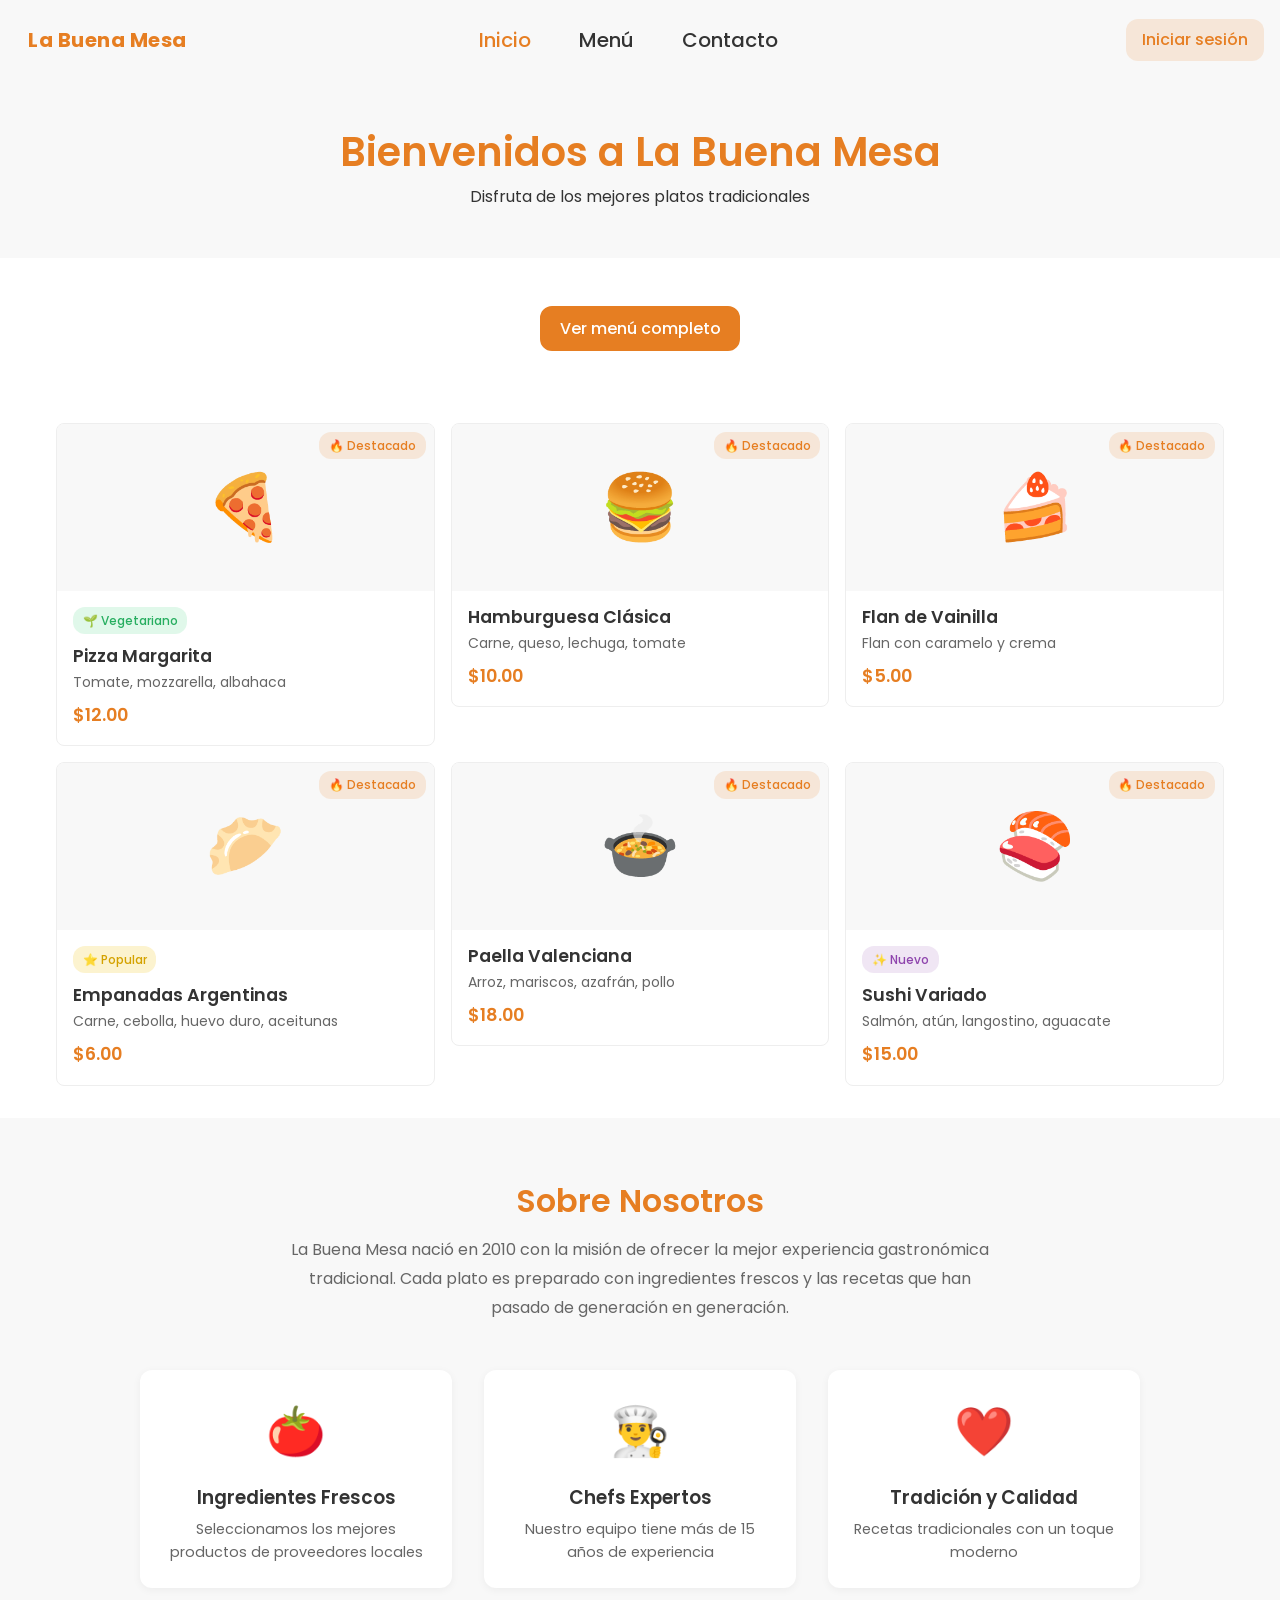
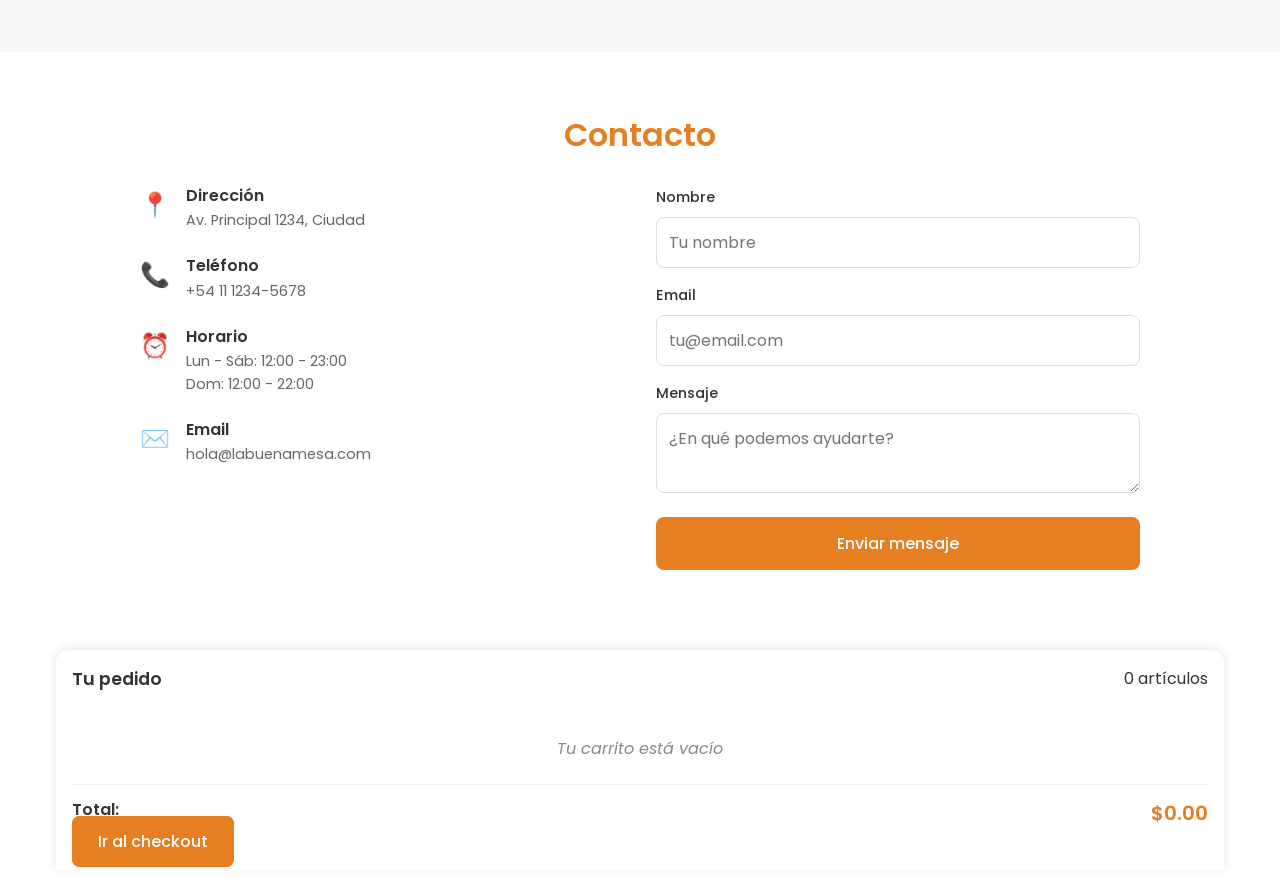
==== commit d9b3f4af: "Separado de productos - se separó el menú en 2 secciones: destacados y todos" ====
--- a/index.html
+++ b/index.html
@@ -24,41 +24,13 @@
       <p>Disfruta de los mejores platos tradicionales</p>
     </header>
 
-    <section class="categories" id="menu">
-      <h2>Categorías</h2>
-      <div class="category-filters">
-        <button class="category-btn active">Recomendados</button>
-        <button class="category-btn">Todos</button>
-        <button class="category-btn">Entradas</button>
-        <button class="category-btn">Principales</button>
-        <button class="category-btn">Postres</button>
-        <button class="category-btn">Bebidas</button>
-      </div>
-      <div class="search-bar">
-        <input
-          type="text"
-          placeholder="Buscar en el menú..."
-          class="search-input"
-        />
-        <button class="search-btn" aria-label="Buscar">
-          <svg
-            width="20"
-            height="20"
-            viewBox="0 0 24 24"
-            fill="none"
-            stroke="currentColor"
-            stroke-width="2"
-          >
-            <circle cx="11" cy="11" r="8" />
-            <path d="m21 21-4.35-4.35" />
-          </svg>
-        </button>
-      </div>
+    <!-- boton para ver menú completo -->
+    <section class="menu-button">
+      <a href="menu.html" class="btn btn-primary">Ver menú completo</a>
     </section>
-
     <main class="menu-content">
-      <h2>Nuestro Menú</h2>
-      <div class="menu-grid">
+      <!-- grid destacados -->
+      <div class="menu-grid" id="destacados">
         <p class="loading-text">Cargando productos...</p>
       </div>
     </main>
--- a/styles.css
+++ b/styles.css
@@ -234,6 +234,26 @@
   background: rgba(230, 126, 34, 0.1);
 }
 
+.menu-button {
+  display: flex;
+  justify-content: center;
+  align-items: center;
+  margin-top: 2rem;
+  padding: 1rem;
+
+  a {
+    background: var(--color-primary);
+    width: 100%;
+    max-width: 200px;
+    color: #fff;
+    padding: 0.5rem 1rem;
+    border-radius: 0.75rem;
+    transition: all 0.2s ease;
+    &:hover {
+      background: #d35400;
+    }
+  }
+}
 .menu-content {
   padding: 2rem 1rem;
   max-width: 1200px;
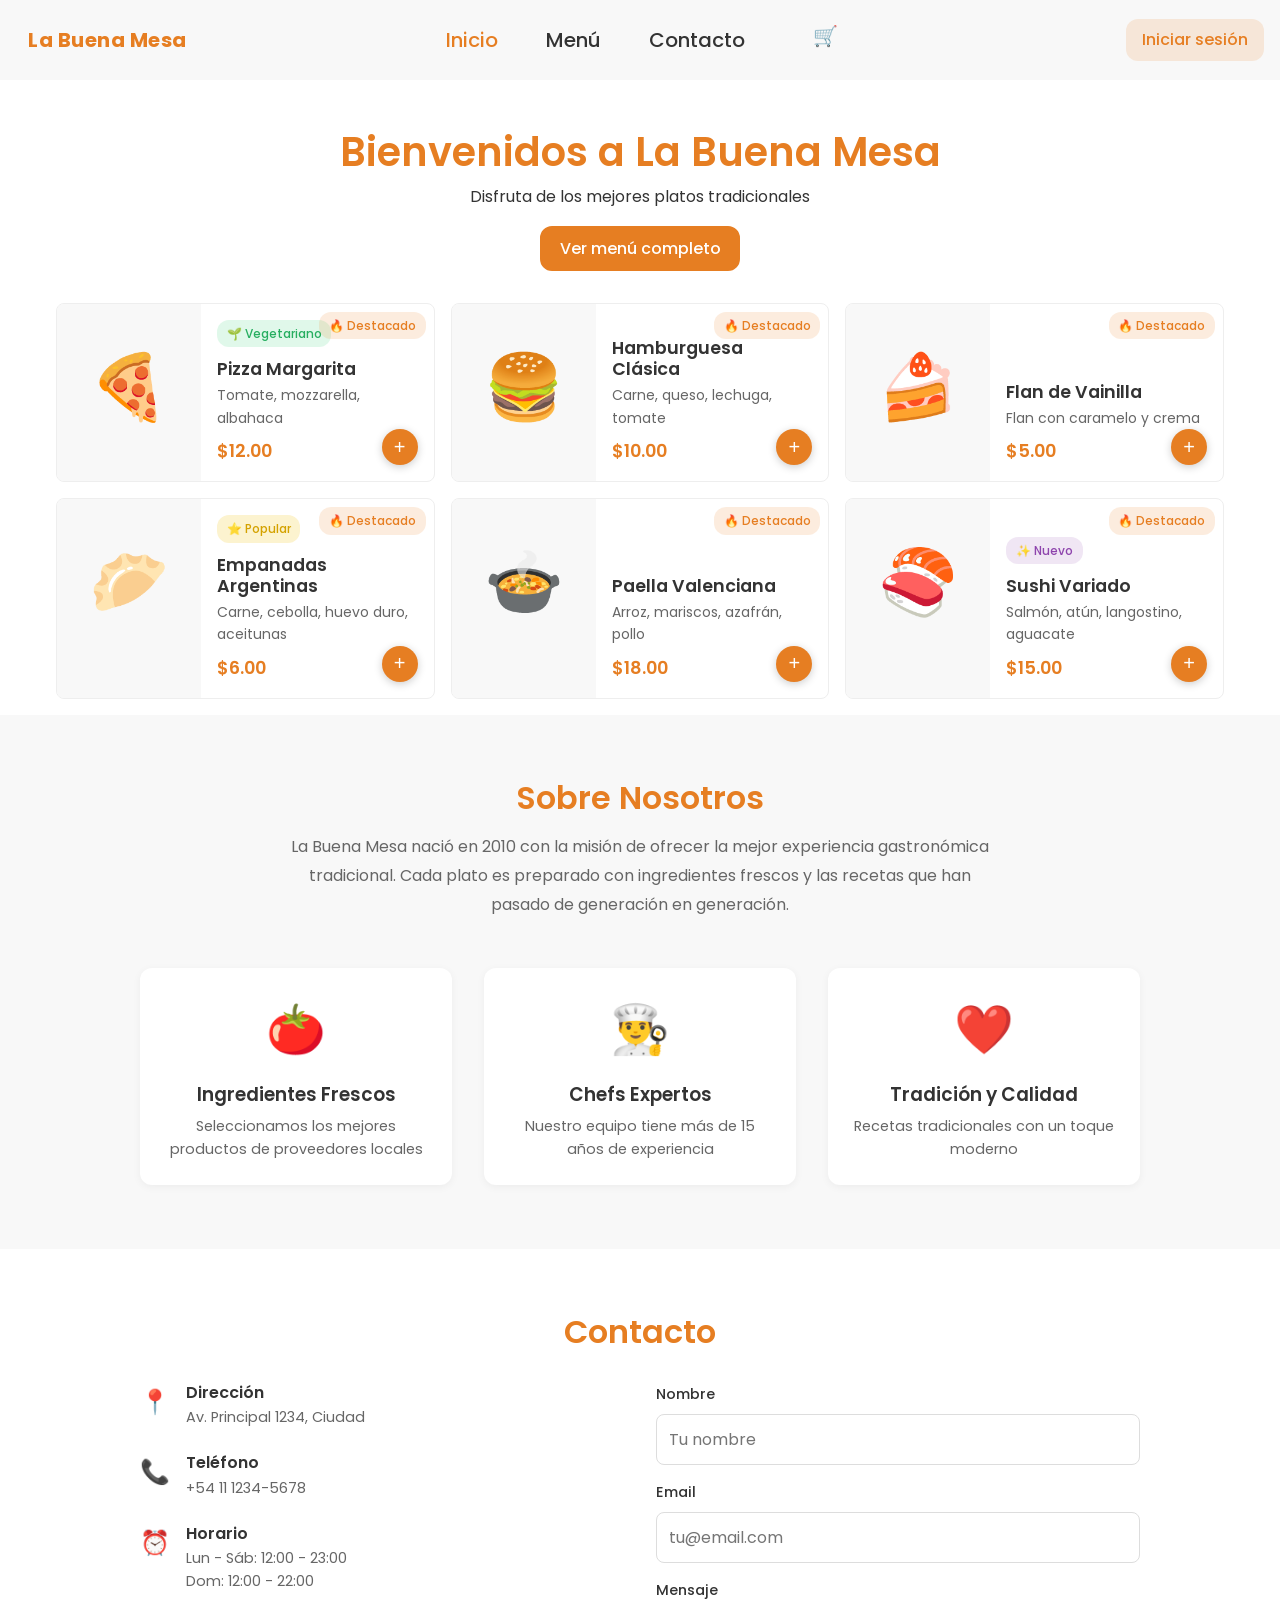
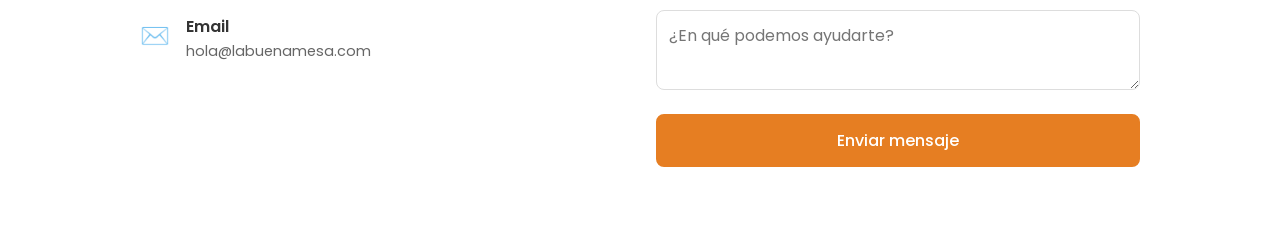
==== commit 1b4c1d93: "carrito: eliminado de carrito anterior, obsoleto" ====
--- a/index.html
+++ b/index.html
@@ -127,27 +127,6 @@
       </div>
     </section>
 
-    <footer>
-      <div class="cart">
-        <div class="cart-container">
-          <div class="cart-header">
-            <h3>Tu pedido</h3>
-            <span class="cart-count">0 artículos</span>
-          </div>
-          <div class="cart-items">
-            <p class="cart-empty">Tu carrito está vacío</p>
-          </div>
-          <div class="cart-footer">
-            <span>Total:</span>
-            <span class="cart-total">$0.00</span>
-          </div>
-          <a href="checkout.html" class="btn btn-primary btn-checkout-cart">
-            Ir al checkout
-          </a>
-        </div>
-      </div>
-    </footer>
-
     <script type="module">
       import { initFabScrollTop } from "./fab-scroll-top.js";
       initFabScrollTop();
--- a/styles.css
+++ b/styles.css
@@ -73,10 +73,9 @@
   padding: 0.25rem 0.75rem;
   border-radius: 0.75rem;
   letter-spacing: 0.5px;
-  transition: background-color 0.2s ease, color 0.2s ease;
+  transition: transform 0.2s ease;
   &:hover {
-    background-color: var(--color-primary);
-    color: var(--primary-bg-text-color);
+    animation: bounce 0.35s ease-in-out;
   }
 }
 
@@ -155,7 +154,7 @@
 .hero {
   padding: 3rem 1rem;
   text-align: center;
-  background-color: var(--color-bg-secondary);
+  padding-bottom: 0;
 }
 
 .hero h1 {
@@ -164,7 +163,7 @@
 }
 
 .categories {
-  padding: 1.5rem 1rem;
+  padding: 2rem 1rem;
   text-align: center;
 }
 
@@ -238,7 +237,6 @@
   display: flex;
   justify-content: center;
   align-items: center;
-  margin-top: 2rem;
   padding: 1rem;
 
   a {
@@ -255,7 +253,7 @@
   }
 }
 .menu-content {
-  padding: 2rem 1rem;
+  padding: 1rem;
   max-width: 1200px;
   margin: 0 auto;
 }
@@ -264,10 +262,12 @@
   display: grid;
   grid-template-columns: 1fr;
   gap: 1rem;
-  margin-top: 1.5rem;
 }
 
 .menu-item {
+  flex: 1;
+  display: flex;
+  flex-direction: column;
   border: 1px solid #eee;
   border-radius: 8px;
   overflow: hidden;
@@ -282,6 +282,39 @@
   transform: scale(1.025);
 }
 
+.menu-item {
+  display: flex;
+  flex-direction: column;
+}
+
+.menu-item-link {
+  flex: 1;
+}
+
+.quick-add-btn {
+  position: absolute;
+  bottom: 1rem;
+  right: 1rem;
+  width: 36px;
+  height: 36px;
+  border-radius: 50%;
+  background: var(--color-primary);
+  color: #fff;
+  border: none;
+  font-size: 1.25rem;
+  cursor: pointer;
+  display: flex;
+  align-items: center;
+  justify-content: center;
+  transition: all 0.2s ease;
+  box-shadow: 0 2px 8px rgba(0, 0, 0, 0.2);
+}
+
+.quick-add-btn:hover {
+  background: #d35400;
+  transform: scale(1.1);
+}
+
 .menu-item-image {
   font-size: 4rem;
   text-align: center;
@@ -291,6 +324,10 @@
 
 .menu-item-info {
   padding: 1rem;
+  display: flex;
+  flex-direction: column;
+  justify-content: flex-end;
+  flex: 1;
 }
 
 .menu-item-info h3 {
@@ -918,7 +955,7 @@
 }
 
 .menu-item-link {
-  display: block;
+  display: flex;
 }
 
 .contact {
@@ -993,6 +1030,330 @@
   .contact-form .btn {
     width: auto;
   }
+}
+
+/* animación de rebote */
+@keyframes bounce {
+  from,
+  to {
+    transform: scale(1, 1);
+  }
+  25% {
+    transform: scale(0.9, 1.1);
+  }
+  50% {
+    transform: scale(1.1, 0.9);
+  }
+  75% {
+    transform: scale(0.95, 1.05);
+  }
+}
+
+@media (max-width: 767px) {
+  .nav-links {
+    position: relative;
+  }
+
+  .nav-cart {
+    position: static;
+  }
+
+  .cart-dropdown {
+    right: 0;
+    left: 0;
+    width: calc(100vw - 2rem);
+    margin: 0 auto;
+  }
+}
+
+.login-page {
+  padding-top: calc(var(--nav-height) + 2rem);
+  padding-bottom: 2rem;
+  min-height: 100vh;
+  background-color: var(--color-bg-secondary);
+  display: flex;
+  align-items: center;
+  justify-content: center;
+}
+
+.login-container {
+  max-width: 400px;
+  width: 100%;
+  padding: 2rem;
+  background: var(--color-bg);
+  border-radius: 12px;
+  box-shadow: 0 2px 10px rgba(0, 0, 0, 0.1);
+}
+
+.login-container h1 {
+  color: var(--color-primary);
+  margin-bottom: 0.5rem;
+  text-align: center;
+}
+
+.login-subtitle {
+  text-align: center;
+  color: #666;
+  margin-bottom: 2rem;
+}
+
+.login-form {
+  display: flex;
+  flex-direction: column;
+  gap: 1.5rem;
+}
+
+.btn-login {
+  width: 100%;
+  margin-top: 0.5rem;
+}
+
+.login-hint {
+  text-align: center;
+  color: #999;
+  font-size: 0.85rem;
+  margin-top: 1rem;
+}
+
+.login-logo {
+  text-align: center;
+  margin-bottom: 2rem;
+  padding-bottom: 2rem;
+  border-bottom: 1px solid #eee;
+}
+
+.logo-icon {
+  font-size: 4rem;
+  display: block;
+  margin-bottom: 0.5rem;
+}
+
+.logo-title {
+  font-size: 2rem;
+  color: var(--color-primary);
+  font-weight: 700;
+  margin-bottom: 0.25rem;
+}
+
+.logo-tagline {
+  font-size: 0.9rem;
+  color: #666;
+  letter-spacing: 1px;
+  text-transform: uppercase;
+}
+
+.login-title {
+  text-align: center;
+  color: var(--color-text);
+  font-size: 1.5rem;
+  margin-bottom: 0.5rem;
+}
+
+.fab-scroll-top {
+  position: fixed;
+  bottom: 6rem;
+  right: 1.5rem;
+  width: 48px;
+  height: 48px;
+  border-radius: 50%;
+  background: var(--color-primary);
+  color: #fff;
+  border: none;
+  cursor: pointer;
+  display: flex;
+  align-items: center;
+  justify-content: center;
+  box-shadow: 0 4px 12px rgba(230, 126, 34, 0.4);
+  opacity: 0;
+  visibility: hidden;
+  transform: scale(0.8);
+  transition: all 0.3s ease;
+  z-index: 999;
+}
+
+.fab-scroll-top.visible {
+  opacity: 1;
+  visibility: visible;
+  transform: scale(1);
+}
+
+.fab-scroll-top:hover {
+  background: #d35400;
+  box-shadow: 0 6px 16px rgba(230, 126, 34, 0.5);
+  transform: scale(1.1);
+}
+
+.fab-scroll-top svg {
+  width: 20px;
+  height: 20px;
+}
+
+.nav-cart {
+  position: relative;
+}
+
+.cart-icon-btn {
+  position: relative;
+  display: flex;
+  align-items: center;
+  justify-content: center;
+  background: none;
+  border: none;
+  cursor: pointer;
+  padding: 0.5rem;
+  border-radius: 0.75rem;
+  transition: background 0.2s ease;
+}
+
+.cart-icon-btn:hover {
+  background: rgba(230, 126, 34, 0.1);
+}
+
+.cart-icon {
+  font-size: 1.25rem;
+}
+
+.cart-badge {
+  position: absolute;
+  top: 0;
+  right: 0;
+  background: var(--color-primary);
+  color: #fff;
+  font-size: 0.7rem;
+  font-weight: 600;
+  min-width: 18px;
+  height: 18px;
+  border-radius: 50%;
+  display: flex;
+  align-items: center;
+  justify-content: center;
+  line-height: 1;
+}
+
+.cart-dropdown {
+  position: absolute;
+  top: 100%;
+  right: 0;
+  width: 320px;
+  background: var(--color-bg);
+  border: 1px solid #eee;
+  border-radius: 12px;
+  box-shadow: 0 8px 24px rgba(0, 0, 0, 0.12);
+  z-index: 1000;
+  display: none;
+  overflow: hidden;
+}
+
+.cart-dropdown.active {
+  display: block;
+}
+
+.cart-dropdown-content {
+  max-height: 400px;
+  overflow-y: auto;
+}
+
+.cart-dropdown-empty {
+  display: flex;
+  flex-direction: column;
+  align-items: center;
+  padding: 2rem 1rem;
+  text-align: center;
+}
+
+.cart-empty-icon {
+  font-size: 3rem;
+  margin-bottom: 0.5rem;
+}
+
+.cart-dropdown-empty p {
+  color: #666;
+  margin-bottom: 1rem;
+}
+
+.cart-dropdown-items {
+  display: flex;
+  flex-direction: column;
+}
+
+.cart-dropdown-item {
+  display: flex;
+  align-items: center;
+  gap: 0.75rem;
+  padding: 0.75rem 1rem;
+  border-bottom: 1px solid #eee;
+  transition: background 0.2s ease;
+}
+
+.cart-dropdown-item:hover {
+  background: var(--color-bg-secondary);
+}
+
+.cart-item-emoji {
+  font-size: 1.5rem;
+}
+
+.cart-item-info {
+  flex: 1;
+  display: flex;
+  flex-direction: column;
+  gap: 0.25rem;
+}
+
+.cart-item-name {
+  font-weight: 500;
+  font-size: 0.9rem;
+}
+
+.cart-item-qty {
+  font-size: 0.75rem;
+  color: #888;
+}
+
+.cart-item-price {
+  font-weight: 600;
+  color: var(--color-primary);
+  font-size: 0.9rem;
+}
+
+.cart-item-remove {
+  background: none;
+  border: none;
+  color: #888;
+  font-size: 1.25rem;
+  cursor: pointer;
+  padding: 0.25rem;
+  border-radius: 50%;
+  transition: all 0.2s ease;
+}
+
+.cart-item-remove:hover {
+  color: #e74c3c;
+  background: rgba(231, 76, 60, 0.1);
+}
+
+.cart-dropdown-footer {
+  padding: 1rem;
+  background: var(--color-bg-secondary);
+  border-top: 1px solid #eee;
+}
+
+.cart-dropdown-total {
+  display: flex;
+  justify-content: space-between;
+  align-items: center;
+  margin-bottom: 0.75rem;
+  font-weight: 600;
+}
+
+.cart-total-price {
+  color: var(--color-primary);
+  font-size: 1.25rem;
+}
+
+.btn-small {
+  padding: 0.5rem 1rem;
+  font-size: 0.875rem;
 }
 
 .nav-link-login {
@@ -1186,3 +1547,20 @@
   width: 20px;
   height: 20px;
 }
+
+@media (max-width: 767px) {
+  .nav-links {
+    position: relative;
+  }
+
+  .nav-cart {
+    position: static;
+  }
+
+  .cart-dropdown {
+    right: 0;
+    left: 0;
+    width: calc(100vw - 2rem);
+    margin: 0 auto;
+  }
+}
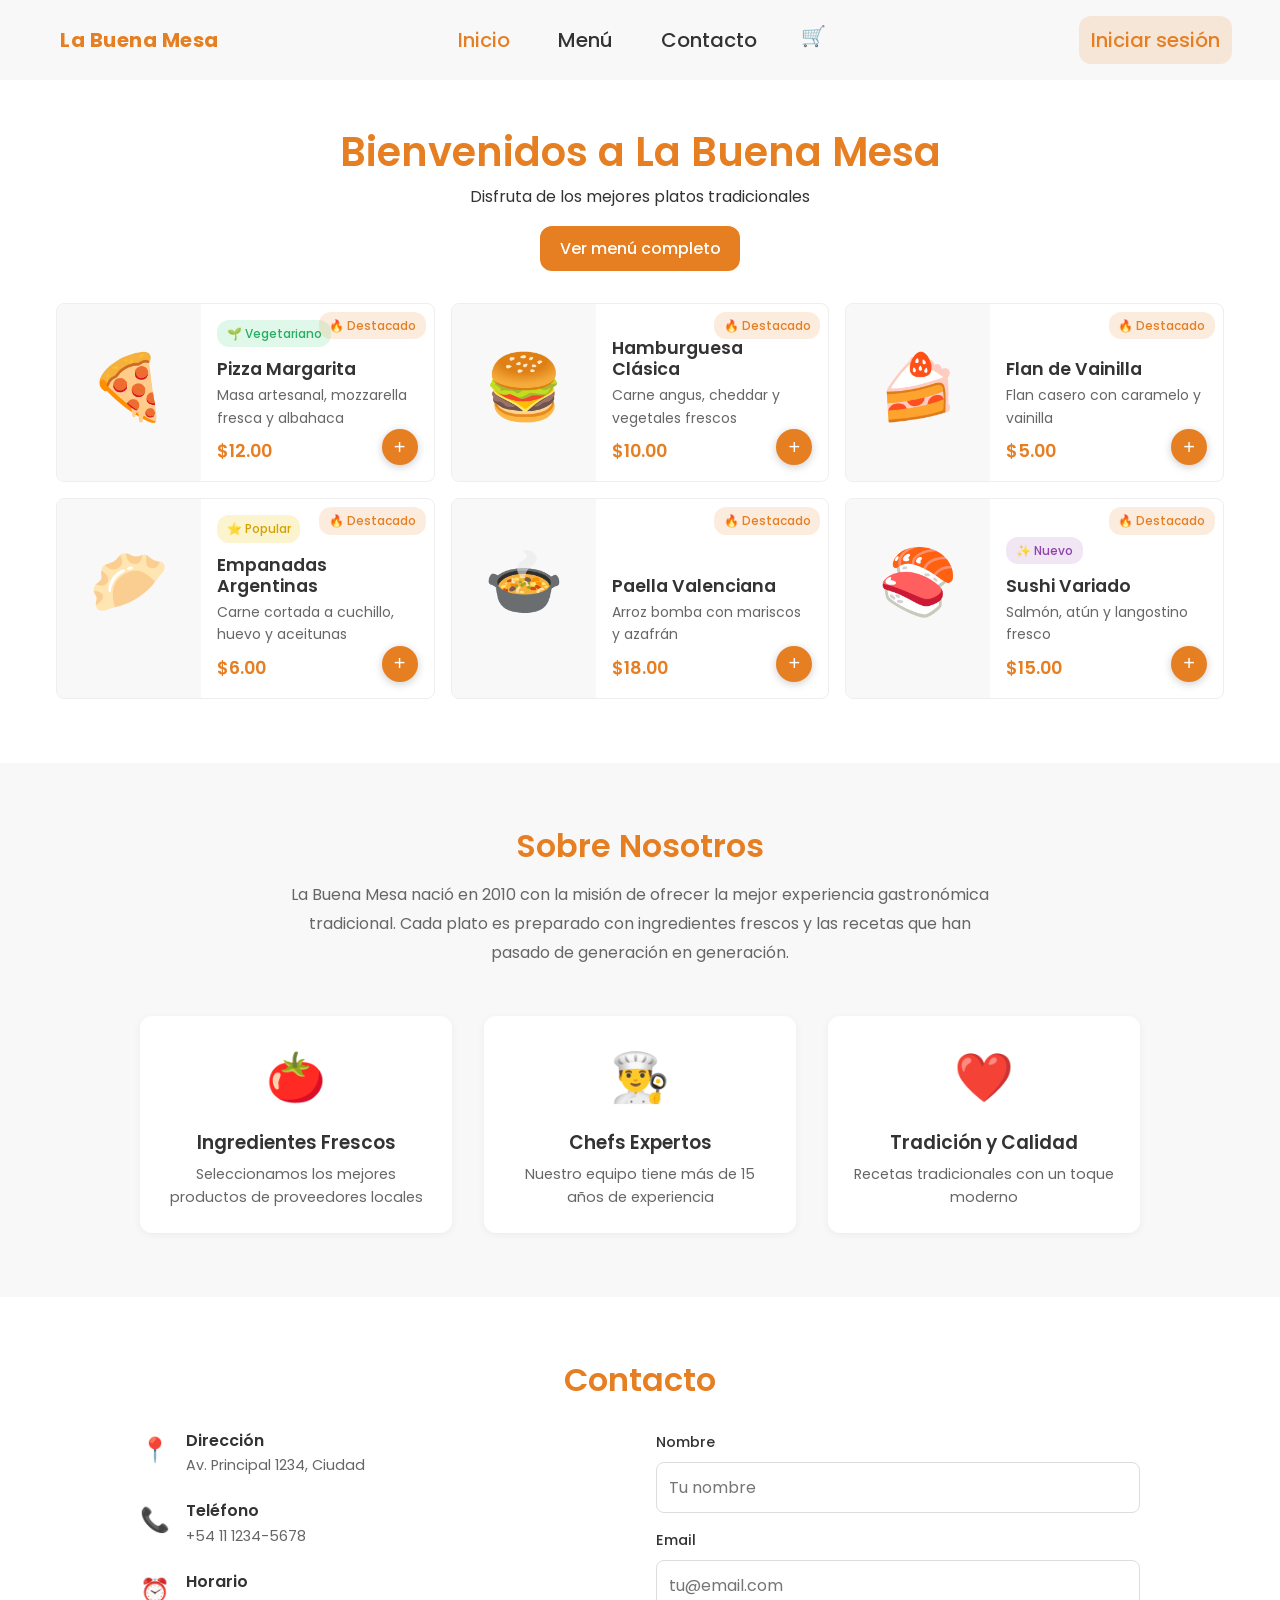
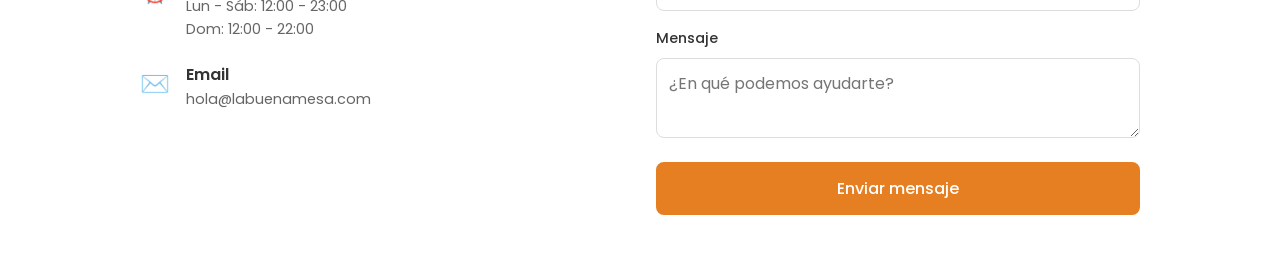
==== commit ed7aab76: "completado de diseño responsive para mobile" ====
--- a/index.html
+++ b/index.html
@@ -11,6 +11,7 @@
       rel="stylesheet"
     />
     <link rel="stylesheet" href="styles.css" />
+    <link rel="icon" href="https://fav.farm/🍔" />
     <script type="module" src="carga-productos.js"></script>
   </head>
   <body>
--- a/styles.css
+++ b/styles.css
@@ -62,11 +62,47 @@
   margin: 0 auto;
   height: 100%;
   width: 100%;
+  background-color: var(--color-bg-secondary);
+  padding-inline: 3rem;
+}
+
+nav .nav-left {
+  display: flex;
+  align-items: center;
+  gap: 1rem;
+  width: 25%;
+}
+
+nav .nav-middle {
+  display: flex;
+  align-items: center;
+  gap: 1rem;
+  width: 50%;
+}
+
+nav .nav-right {
+  display: flex;
+  align-items: center;
+  gap: 1rem;
+  width: 25%;
+}
+
+nav .nav-right .nav-links {
+  display: flex;
+  align-items: center;
+  gap: 1rem;
+  justify-content: flex-end;
+}
+
+nav .nav-right .nav-links a.desktop-only {
+  display: block;
+}
+
+nav .nav-right .nav-links a.mobile-only {
+  display: none;
 }
 
 .logo {
-  position: absolute;
-  left: 1rem;
   font-size: 1.25rem;
   font-weight: 700;
   color: var(--color-primary);
@@ -105,28 +141,7 @@
   color: var(--color-primary);
 }
 
-.nav-toggle {
-  display: flex;
-  flex-direction: column;
-  gap: 4px;
-  background: none;
-  border: none;
-  cursor: pointer;
-  padding: 0.5rem;
-}
-
-.nav-toggle span {
-  display: block;
-  width: 24px;
-  height: 2px;
-  background: var(--color-text);
-  border-radius: 2px;
-}
-
 @media (min-width: 768px) {
-  .nav-toggle {
-    display: none;
-  }
   nav {
     justify-content: flex-start;
     gap: 3rem;
@@ -256,6 +271,7 @@
   padding: 1rem;
   max-width: 1200px;
   margin: 0 auto;
+  padding-bottom: 4rem;
 }
 
 .menu-grid {
@@ -458,7 +474,7 @@
 }
 
 .form-page {
-  padding-top: calc(var(--nav-height) + 2rem);
+  padding-top: calc(var(--nav-height) + 1rem);
   padding-bottom: 2rem;
   min-height: 100vh;
   background-color: var(--color-bg-secondary);
@@ -473,7 +489,7 @@
   box-shadow: 0 2px 10px rgba(0, 0, 0, 0.1);
 }
 
-.form-container h1 {
+.form-wrapper h1 {
   color: var(--color-primary);
   margin-bottom: 0.5rem;
   text-align: center;
@@ -546,7 +562,7 @@
 }
 
 .checkout-page {
-  padding-top: calc(var(--nav-height) + 2rem);
+  padding-top: calc(var(--nav-height) + 1rem);
   padding-bottom: 2rem;
   min-height: 100vh;
   background-color: var(--color-bg-secondary);
@@ -677,9 +693,8 @@
 
 .payment-methods {
   display: flex;
-  flex-wrap: wrap;
-  gap: 1rem;
-  flex-wrap: nowrap;
+  flex-direction: column;
+  gap: 0.75rem;
 }
 
 .payment-option {
@@ -721,6 +736,10 @@
 @media (min-width: 768px) {
   .checkout-grid {
     grid-template-columns: 1fr 1fr;
+  }
+
+  .payment-methods {
+    flex-direction: row;
   }
 }
 
@@ -823,7 +842,7 @@
   padding-top: calc(var(--nav-height) + 2rem);
   padding-bottom: 2rem;
   min-height: 100vh;
-  background-color: var(--color-bg-secondary);
+  background-color: var(--color-bg);
 }
 
 .product-detail-container {
@@ -835,15 +854,21 @@
 .back-link {
   display: inline-flex;
   align-items: center;
-  gap: 0.5rem;
-  color: #666;
+  gap: 0.4rem;
+  color: var(--color-primary);
   font-size: 0.9rem;
+  font-weight: 500;
   margin-bottom: 1.5rem;
-  transition: color 0.2s ease;
+  padding: 0.4rem 0.8rem;
+  border-radius: 8px;
+  background: rgba(230, 126, 34, 0.1);
+  transition: background 0.2s ease, color 0.2s ease;
+  text-decoration: none;
 }
 
 .back-link:hover {
-  color: var(--color-primary);
+  background: rgba(230, 126, 34, 0.2);
+  color: #d35400;
 }
 
 #product-detail-content {
@@ -856,6 +881,12 @@
   box-shadow: 0 2px 10px rgba(0, 0, 0, 0.1);
 }
 
+.product-detail-visual {
+  display: flex;
+  flex-direction: column;
+  gap: 1rem;
+}
+
 .product-detail-image {
   font-size: 6rem;
   text-align: center;
@@ -884,6 +915,37 @@
   font-size: 1.5rem;
   font-weight: 700;
   color: var(--color-primary);
+}
+
+.product-detail-ingredients {
+  padding: 1rem 0;
+  border-top: 1px solid #eee;
+  border-bottom: 1px solid #eee;
+}
+
+.product-detail-ingredients h3 {
+  font-size: 0.95rem;
+  font-weight: 600;
+  margin-bottom: 0.75rem;
+  color: var(--color-text);
+}
+
+.ingredients-list {
+  display: flex;
+  flex-wrap: wrap;
+  gap: 0.5rem;
+  list-style: none;
+}
+
+.ingredient-item {
+  display: inline-flex;
+  align-items: center;
+  gap: 0.35rem;
+  padding: 0.35rem 0.75rem;
+  background: var(--color-bg-secondary);
+  border-radius: 20px;
+  font-size: 0.85rem;
+  color: #555;
 }
 
 .product-detail-actions {
@@ -963,6 +1025,10 @@
   background: var(--color-bg);
 }
 
+.contact.menu {
+  background: var(--color-bg-secondary);
+}
+
 .contact-container {
   max-width: 1000px;
   margin: 0 auto;
@@ -1050,35 +1116,82 @@
 }
 
 @media (max-width: 767px) {
-  .nav-links {
-    position: relative;
-  }
-
-  .nav-cart {
-    position: static;
-  }
-
-  .cart-dropdown {
-    right: 0;
-    left: 0;
-    width: calc(100vw - 2rem);
+  .tag-absolute .tag-label {
+    display: none;
+  }
+
+  .checkout-summary,
+  .checkout-form-section {
+    padding: 1rem;
+  }
+
+  .checkout-item {
+    gap: 0.75rem;
+    padding: 0.75rem;
+  }
+
+  .payment-option {
+    padding: 0.75rem;
+  }
+
+  .form-wrapper {
+    max-width: 600px;
     margin: 0 auto;
+    padding: 1rem;
+  }
+
+  .form-wrapper .back-link {
+    margin-bottom: 0.75rem;
+  }
+
+  .form-container {
+    padding: 1.25rem;
+  }
+
+  .checkout-page {
+    padding-top: 0;
+  }
+
+  .form-page {
+    padding-top: 0;
+  }
+
+  .login-container {
+    padding: 1.25rem;
   }
 }
 
 .login-page {
-  padding-top: calc(var(--nav-height) + 2rem);
+  padding-top: 3rem;
   padding-bottom: 2rem;
   min-height: 100vh;
   background-color: var(--color-bg-secondary);
-  display: flex;
-  align-items: center;
-  justify-content: center;
+}
+
+.login-wrapper {
+  max-width: 400px;
+  margin: 0 auto;
+  padding: 0 1rem;
+}
+
+.login-wrapper .back-link {
+  margin-bottom: 0.75rem;
+}
+
+.login-wrapper h2 {
+  text-align: center;
+  color: var(--color-text);
+  font-size: 1.5rem;
+  margin-bottom: 0.5rem;
+}
+
+.login-wrapper .login-subtitle {
+  text-align: center;
+  color: #666;
+  margin-bottom: 1.5rem;
 }
 
 .login-container {
-  max-width: 400px;
-  width: 100%;
   padding: 2rem;
   background: var(--color-bg);
   border-radius: 12px;
@@ -1140,13 +1253,6 @@
   color: #666;
   letter-spacing: 1px;
   text-transform: uppercase;
-}
-
-.login-title {
-  text-align: center;
-  color: var(--color-text);
-  font-size: 1.5rem;
-  margin-bottom: 0.5rem;
 }
 
 .fab-scroll-top {
@@ -1336,13 +1442,20 @@
   padding: 1rem;
   background: var(--color-bg-secondary);
   border-top: 1px solid #eee;
+  display: flex;
+  flex-direction: column;
+  gap: 0.75rem;
+}
+
+.cart-dropdown-footer .btn {
+  width: 100%;
+  text-align: center;
 }
 
 .cart-dropdown-total {
   display: flex;
   justify-content: space-between;
   align-items: center;
-  margin-bottom: 0.75rem;
   font-weight: 600;
 }
 
@@ -1387,8 +1500,7 @@
 }
 
 .auth-nav-item {
-  position: absolute;
-  right: 1rem;
+  position: relative;
   list-style: none;
 }
 
@@ -1426,89 +1538,6 @@
   background: rgba(231, 76, 60, 0.1);
 }
 
-.login-page {
-  padding-top: calc(var(--nav-height) + 2rem);
-  padding-bottom: 2rem;
-  min-height: 100vh;
-  background-color: var(--color-bg-secondary);
-  display: flex;
-  align-items: center;
-  justify-content: center;
-}
-
-.login-container {
-  max-width: 400px;
-  width: 100%;
-  padding: 2rem;
-  background: var(--color-bg);
-  border-radius: 12px;
-  box-shadow: 0 2px 10px rgba(0, 0, 0, 0.1);
-}
-
-.login-container h1 {
-  color: var(--color-primary);
-  margin-bottom: 0.5rem;
-  text-align: center;
-}
-
-.login-subtitle {
-  text-align: center;
-  color: #666;
-  margin-bottom: 2rem;
-}
-
-.login-form {
-  display: flex;
-  flex-direction: column;
-  gap: 1.5rem;
-}
-
-.btn-login {
-  width: 100%;
-  margin-top: 0.5rem;
-}
-
-.login-hint {
-  text-align: center;
-  color: #999;
-  font-size: 0.85rem;
-  margin-top: 1rem;
-}
-
-.login-logo {
-  text-align: center;
-  margin-bottom: 2rem;
-  padding-bottom: 2rem;
-  border-bottom: 1px solid #eee;
-}
-
-.logo-icon {
-  font-size: 4rem;
-  display: block;
-  margin-bottom: 0.5rem;
-}
-
-.logo-title {
-  font-size: 2rem;
-  color: var(--color-primary);
-  font-weight: 700;
-  margin-bottom: 0.25rem;
-}
-
-.logo-tagline {
-  font-size: 0.9rem;
-  color: #666;
-  letter-spacing: 1px;
-  text-transform: uppercase;
-}
-
-.login-title {
-  text-align: center;
-  color: var(--color-text);
-  font-size: 1.5rem;
-  margin-bottom: 0.5rem;
-}
-
 .fab-scroll-top {
   position: fixed;
   bottom: 6rem;
@@ -1548,6 +1577,13 @@
   height: 20px;
 }
 
+.nav-link-login.mobile-only {
+  display: block;
+}
+.nav-link-login.desktop-only {
+  display: none;
+}
+
 @media (max-width: 767px) {
   .nav-links {
     position: relative;
@@ -1563,4 +1599,79 @@
     width: calc(100vw - 2rem);
     margin: 0 auto;
   }
-}
+
+  .nav-links {
+    position: relative;
+    gap: 0.25rem;
+  }
+
+  nav {
+    padding-inline: 1rem;
+    padding-right: 1.5rem;
+  }
+  nav .nav-left {
+    display: none;
+  }
+
+  nav .nav-middle {
+    width: max-content;
+    flex: 1;
+    justify-content: space-around;
+  }
+
+  nav .nav-middle .nav-links {
+    display: flex;
+    align-items: center;
+  }
+
+  nav .nav-middle .nav-links a {
+    padding: 0.25rem;
+  }
+  nav .nav-right {
+    width: fit-content;
+  }
+
+  nav .nav-right .nav-links {
+    gap: 0;
+  }
+  nav .nav-right .nav-links a.desktop-only {
+    display: none;
+  }
+
+  nav .nav-right .nav-links a.mobile-only {
+    display: block;
+  }
+
+  nav .nav-right .nav-links li a.add-meal-btn {
+    font-size: 0.9rem;
+  }
+
+  .auth-dropdown.active {
+    display: flex;
+    flex-direction: column;
+    width: max-content;
+    align-items: flex-start;
+    gap: 0.75rem;
+    padding: 0.9rem;
+  }
+  .auth-dropdown > :is(a, button) {
+    padding: 0;
+  }
+  .nav-cart {
+    position: static;
+  }
+
+  .cart-dropdown {
+    right: 0;
+    left: 0;
+    width: fit-content;
+    margin: 0 auto;
+  }
+
+  .nav-link-login.mobile-only {
+    display: block;
+  }
+  .nav-link-login.desktop-only {
+    display: none;
+  }
+}
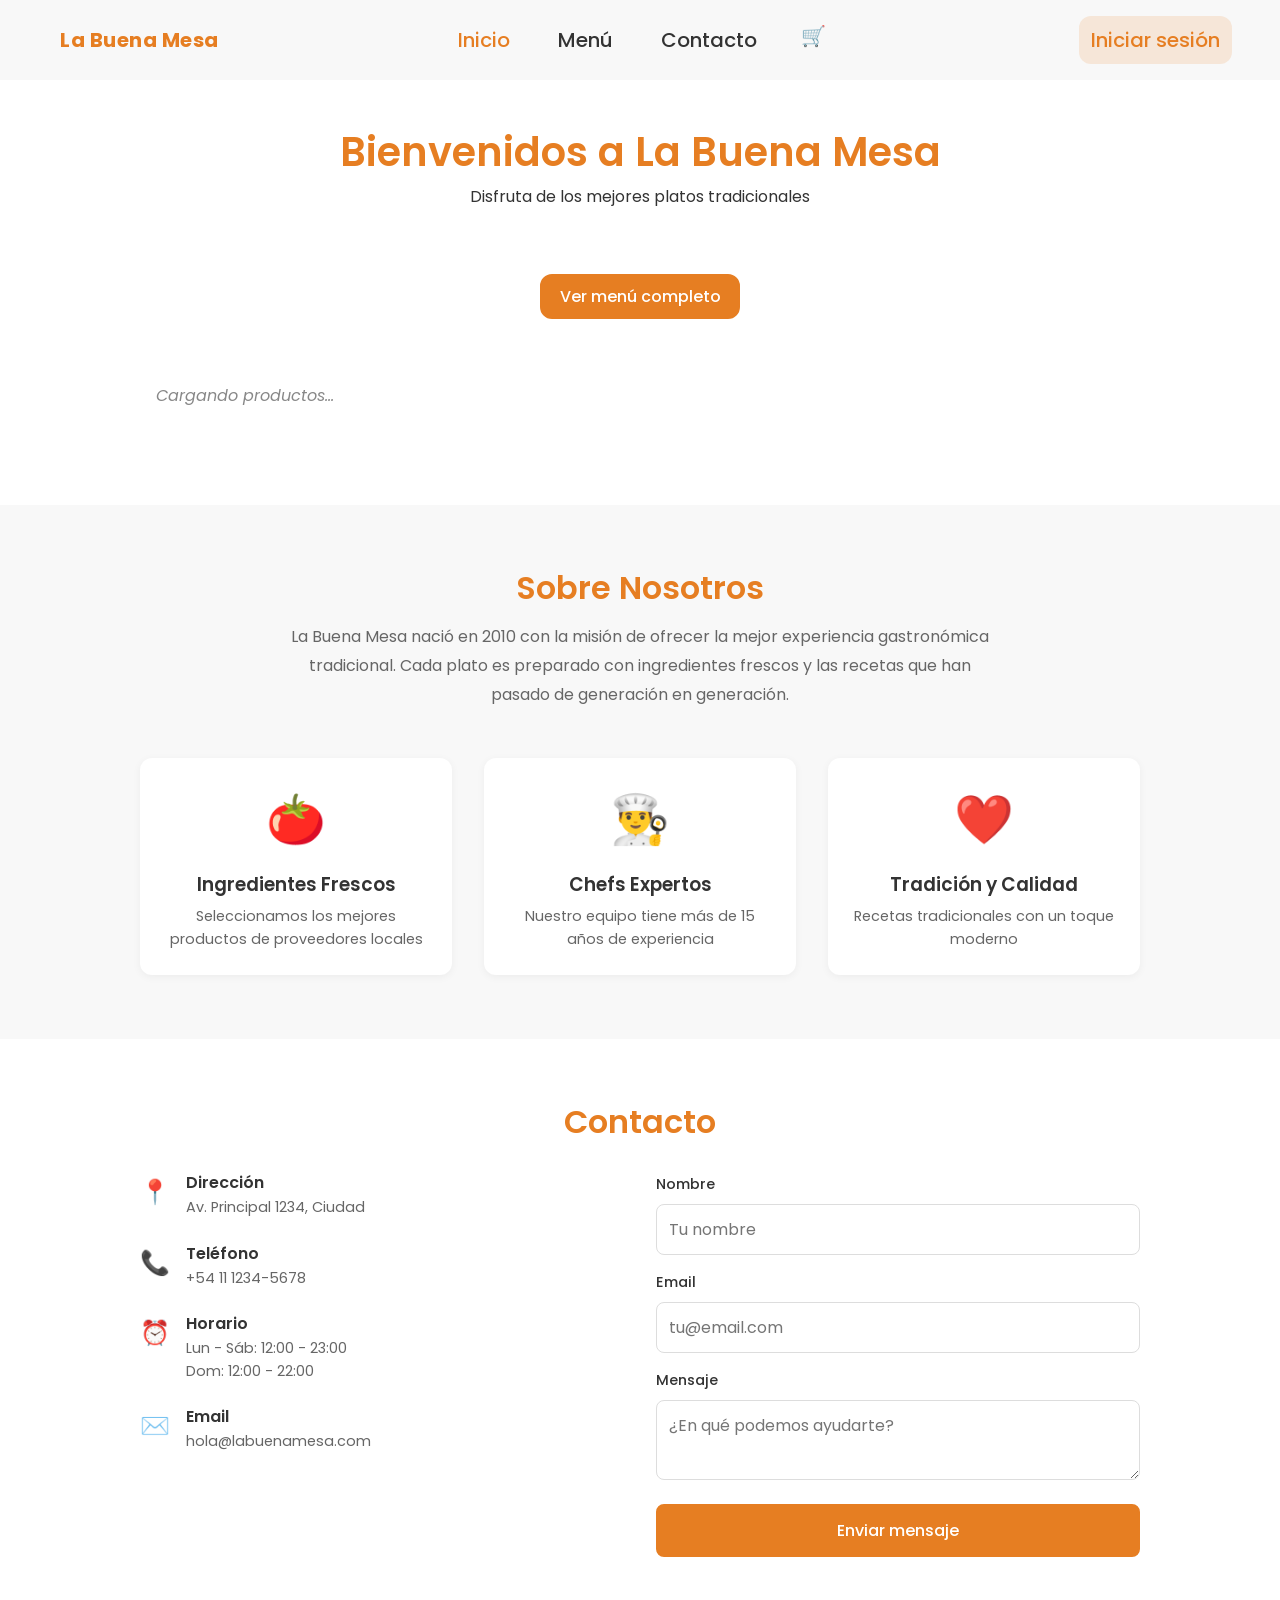
==== commit 3ba76865: "limpiado de archivos html (modularización de scripts)" ====
--- a/index.html
+++ b/index.html
@@ -15,10 +15,7 @@
     <script type="module" src="carga-productos.js"></script>
   </head>
   <body>
-    <script type="module">
-      import { renderNav } from "./components/nav.js";
-      renderNav();
-    </script>
+    <script type="module" src="components/nav.js"></script>
 
     <header class="hero">
       <h1>Bienvenidos a La Buena Mesa</h1>
@@ -128,9 +125,6 @@
       </div>
     </section>
 
-    <script type="module">
-      import { initFabScrollTop } from "./fab-scroll-top.js";
-      initFabScrollTop();
-    </script>
+    <script type="module" src="components/fab-scroll-top.js"></script>
   </body>
 </html>
--- a/styles.css
+++ b/styles.css
@@ -141,35 +141,9 @@
   color: var(--color-primary);
 }
 
-@media (min-width: 768px) {
-  nav {
-    justify-content: flex-start;
-    gap: 3rem;
-  }
-
-  .logo {
-    flex-shrink: 0;
-  }
-
-  .nav-links {
-    flex: 1;
-    justify-content: center;
-    display: flex;
-  }
-
-  h1 {
-    font-size: 2.5rem;
-  }
-
-  h2 {
-    font-size: 2rem;
-  }
-}
-
 .hero {
   padding: 3rem 1rem;
   text-align: center;
-  padding-bottom: 0;
 }
 
 .hero h1 {
@@ -332,10 +306,17 @@
 }
 
 .menu-item-image {
-  font-size: 4rem;
-  text-align: center;
-  padding: 2rem;
+  width: 100%;
+  height: 200px;
+  overflow: hidden;
   background: var(--color-bg-secondary);
+}
+
+.menu-item-image img {
+  width: 100%;
+  height: 100%;
+  object-fit: cover;
+  display: block;
 }
 
 .menu-item-info {
@@ -412,12 +393,6 @@
   z-index: 1;
 }
 
-@media (min-width: 768px) {
-  .menu-grid {
-    grid-template-columns: repeat(3, 1fr);
-  }
-}
-
 .cart {
   background: var(--color-bg);
   max-width: 1200px;
@@ -487,6 +462,12 @@
   background: var(--color-bg);
   border-radius: 12px;
   box-shadow: 0 2px 10px rgba(0, 0, 0, 0.1);
+}
+
+.form-wrapper {
+  max-width: 600px;
+  margin: 0 auto;
+  padding: 0 1rem;
 }
 
 .form-wrapper h1 {
@@ -547,12 +528,6 @@
   display: grid;
   grid-template-columns: 1fr;
   gap: 1rem;
-}
-
-@media (min-width: 480px) {
-  .form-row {
-    grid-template-columns: 1fr 1fr;
-  }
 }
 
 .form-actions {
@@ -733,16 +708,6 @@
   font-size: 1.1rem;
 }
 
-@media (min-width: 768px) {
-  .checkout-grid {
-    grid-template-columns: 1fr 1fr;
-  }
-
-  .payment-methods {
-    flex-direction: row;
-  }
-}
-
 .btn {
   flex: 1;
   padding: 0.75rem 1.5rem;
@@ -888,11 +853,19 @@
 }
 
 .product-detail-image {
-  font-size: 6rem;
-  text-align: center;
-  padding: 3rem;
+  width: 100%;
+  max-height: 400px;
+  overflow: hidden;
   background: var(--color-bg-secondary);
   border-radius: 8px;
+}
+
+.product-detail-image img {
+  width: 100%;
+  height: 100%;
+  max-height: 400px;
+  object-fit: cover;
+  display: block;
 }
 
 .product-detail-info {
@@ -989,26 +962,6 @@
   width: 100%;
 }
 
-@media (min-width: 768px) {
-  #product-detail-content {
-    grid-template-columns: 1fr 1fr;
-    align-items: start;
-  }
-
-  .product-detail-actions {
-    flex-direction: row;
-    align-items: center;
-  }
-
-  .quantity-selector {
-    justify-content: flex-start;
-  }
-
-  .add-to-cart-btn {
-    width: auto;
-  }
-}
-
 .loading-text {
   text-align: center;
   color: #888;
@@ -1018,6 +971,7 @@
 
 .menu-item-link {
   display: flex;
+  flex-direction: column;
 }
 
 .contact {
@@ -1082,20 +1036,6 @@
   flex: none;
   width: 100%;
   margin-top: 0.5rem;
-}
-
-@media (min-width: 768px) {
-  .about-features {
-    grid-template-columns: repeat(3, 1fr);
-  }
-
-  .contact-grid {
-    grid-template-columns: 1fr 1fr;
-  }
-
-  .contact-form .btn {
-    width: auto;
-  }
 }
 
 /* animación de rebote */
@@ -1112,52 +1052,6 @@
   }
   75% {
     transform: scale(0.95, 1.05);
-  }
-}
-
-@media (max-width: 767px) {
-  .tag-absolute .tag-label {
-    display: none;
-  }
-
-  .checkout-summary,
-  .checkout-form-section {
-    padding: 1rem;
-  }
-
-  .checkout-item {
-    gap: 0.75rem;
-    padding: 0.75rem;
-  }
-
-  .payment-option {
-    padding: 0.75rem;
-  }
-
-  .form-wrapper {
-    max-width: 600px;
-    margin: 0 auto;
-    padding: 1rem;
-  }
-
-  .form-wrapper .back-link {
-    margin-bottom: 0.75rem;
-  }
-
-  .form-container {
-    padding: 1.25rem;
-  }
-
-  .checkout-page {
-    padding-top: 0;
-  }
-
-  .form-page {
-    padding-top: 0;
-  }
-
-  .login-container {
-    padding: 1.25rem;
   }
 }
 
@@ -1584,6 +1478,12 @@
   display: none;
 }
 
+@media (min-width: 480px) {
+  .form-row {
+    grid-template-columns: 1fr 1fr;
+  }
+}
+
 @media (max-width: 767px) {
   .nav-links {
     position: relative;
@@ -1674,4 +1574,142 @@
   .nav-link-login.desktop-only {
     display: none;
   }
-}
+
+  .tag-absolute .tag-label {
+    display: none;
+  }
+
+  .checkout-summary,
+  .checkout-form-section {
+    padding: 1rem;
+  }
+
+  .checkout-item {
+    gap: 0.75rem;
+    padding: 0.75rem;
+  }
+
+  .payment-option {
+    padding: 0.75rem;
+  }
+
+  .form-wrapper {
+    max-width: 600px;
+    margin: 0 auto;
+    padding: 1rem;
+  }
+
+  .form-wrapper .back-link {
+    margin-bottom: 0.75rem;
+  }
+
+  .form-container {
+    padding: 1.25rem;
+  }
+
+  .checkout-page {
+    padding-top: 0;
+  }
+
+  .form-page {
+    padding-top: 0;
+  }
+
+  .login-container {
+    padding: 1.25rem;
+  }
+}
+
+@media (min-width: 768px) {
+  .about-features {
+    grid-template-columns: repeat(2, 1fr);
+  }
+
+  .contact-grid {
+    grid-template-columns: 1fr 1fr;
+  }
+
+  .contact-form .btn {
+    width: auto;
+  }
+
+  #product-detail-content {
+    grid-template-columns: 1fr 1fr;
+    align-items: start;
+  }
+
+  .product-detail-actions {
+    flex-direction: row;
+    align-items: center;
+  }
+
+  .quantity-selector {
+    justify-content: flex-start;
+  }
+
+  .add-to-cart-btn {
+    width: auto;
+  }
+
+  nav {
+    justify-content: flex-start;
+    gap: 1.5rem;
+    padding-inline: 1.5rem;
+  }
+
+  .logo {
+    flex-shrink: 0;
+  }
+
+  .nav-links {
+    flex: 1;
+    justify-content: center;
+    display: flex;
+    gap: 0.75rem;
+  }
+
+  h1 {
+    font-size: 2.5rem;
+  }
+
+  h2 {
+    font-size: 2rem;
+  }
+  .form-wrapper {
+    padding: 0 2rem;
+  }
+
+  .menu-grid {
+    grid-template-columns: repeat(2, 1fr);
+  }
+  .checkout-grid {
+    grid-template-columns: 1fr 1fr;
+  }
+  .checkout-page,
+  .form-page {
+    padding-top: 0;
+  }
+}
+
+@media (min-width: 1024px) {
+  nav {
+    gap: 3rem;
+    padding-inline: 3rem;
+  }
+
+  .nav-links {
+    gap: 1.5rem;
+  }
+
+  .payment-methods {
+    flex-direction: row;
+  }
+
+  .about-features {
+    grid-template-columns: repeat(3, 1fr);
+  }
+
+  .menu-grid {
+    grid-template-columns: repeat(3, 1fr);
+  }
+}
